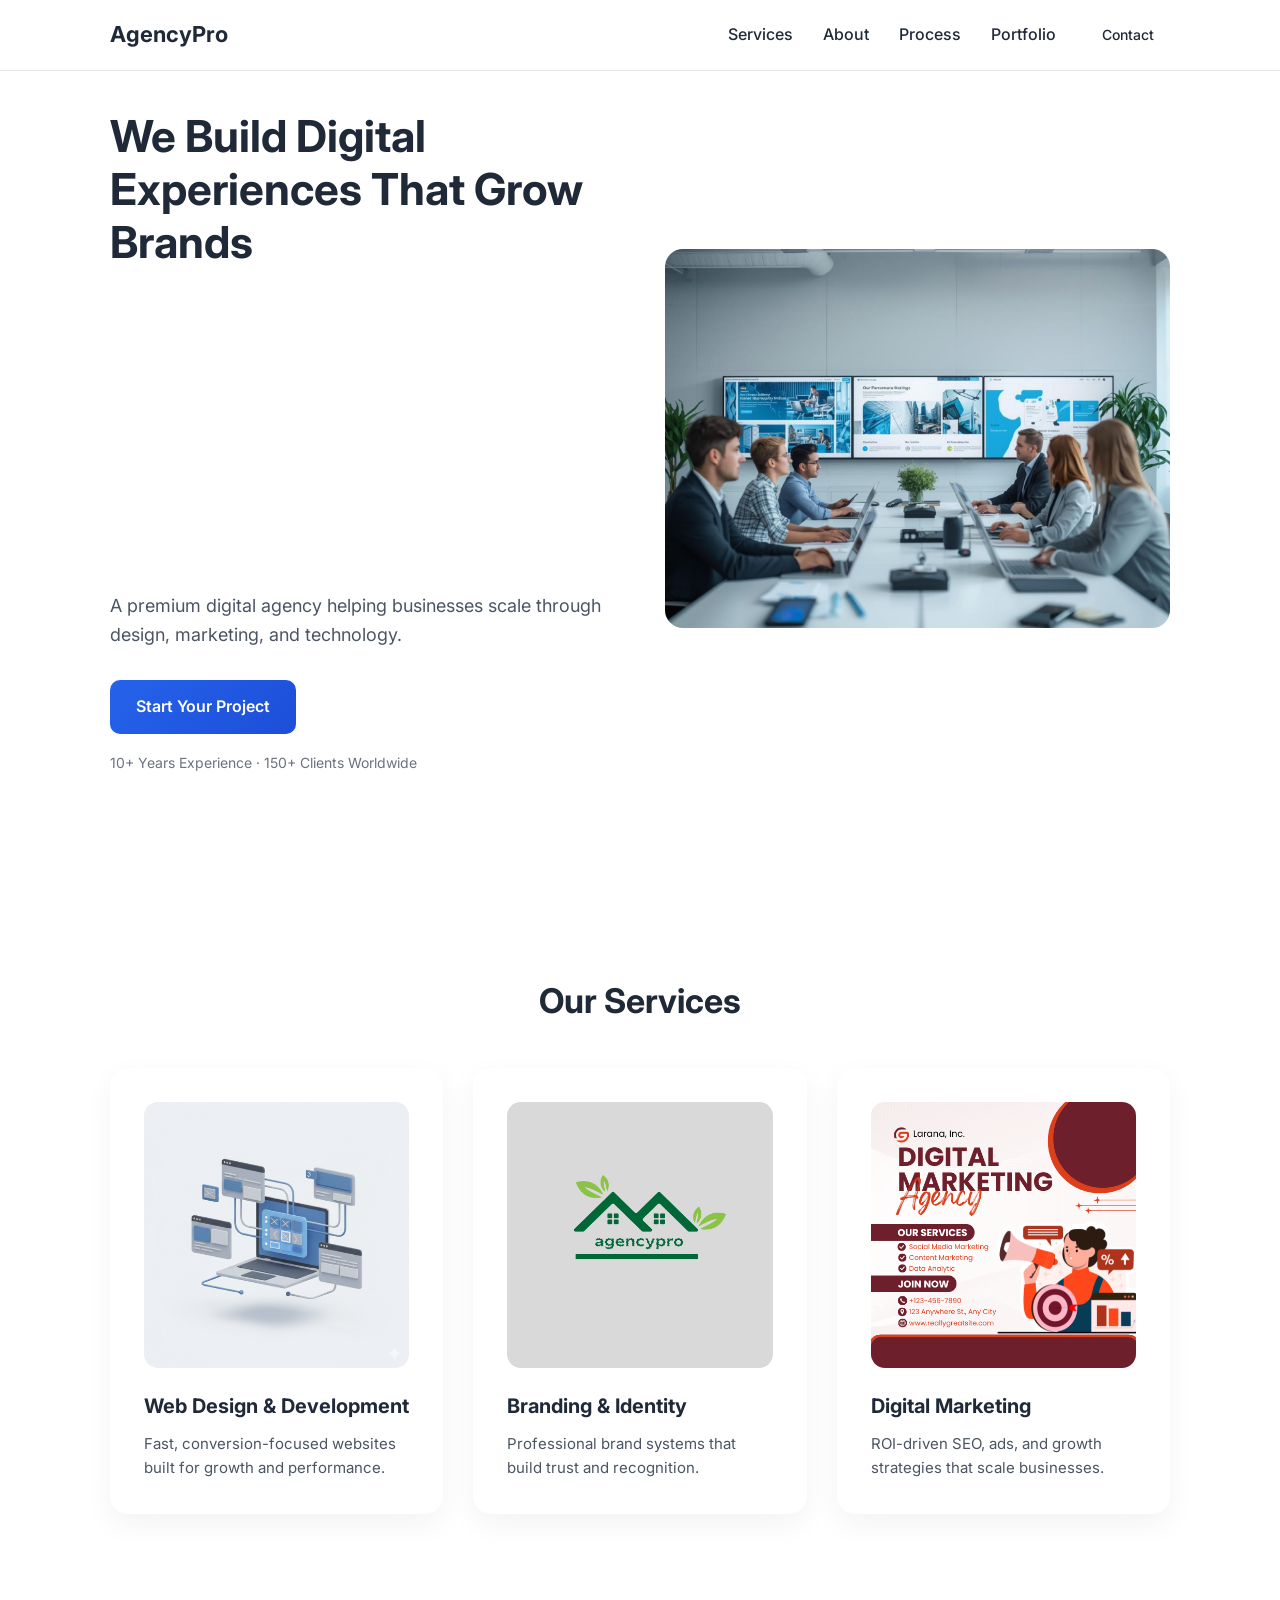
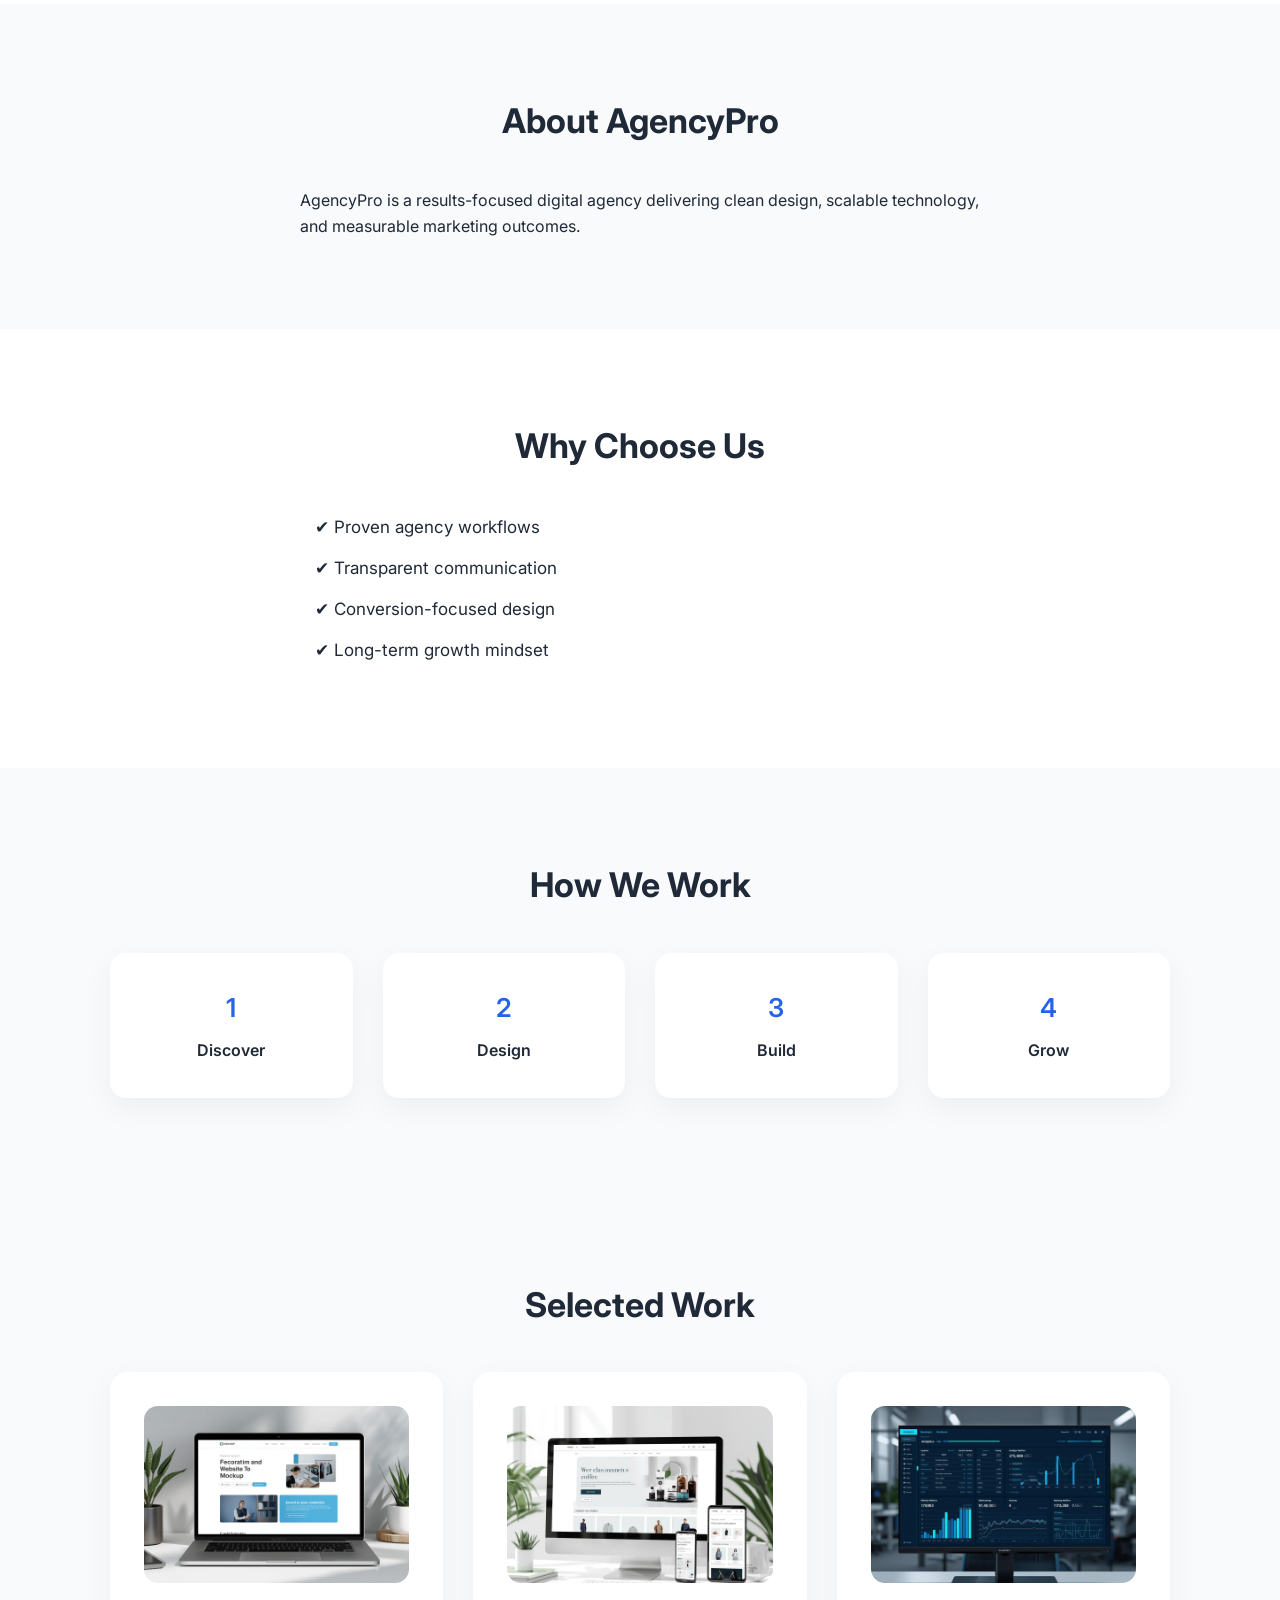
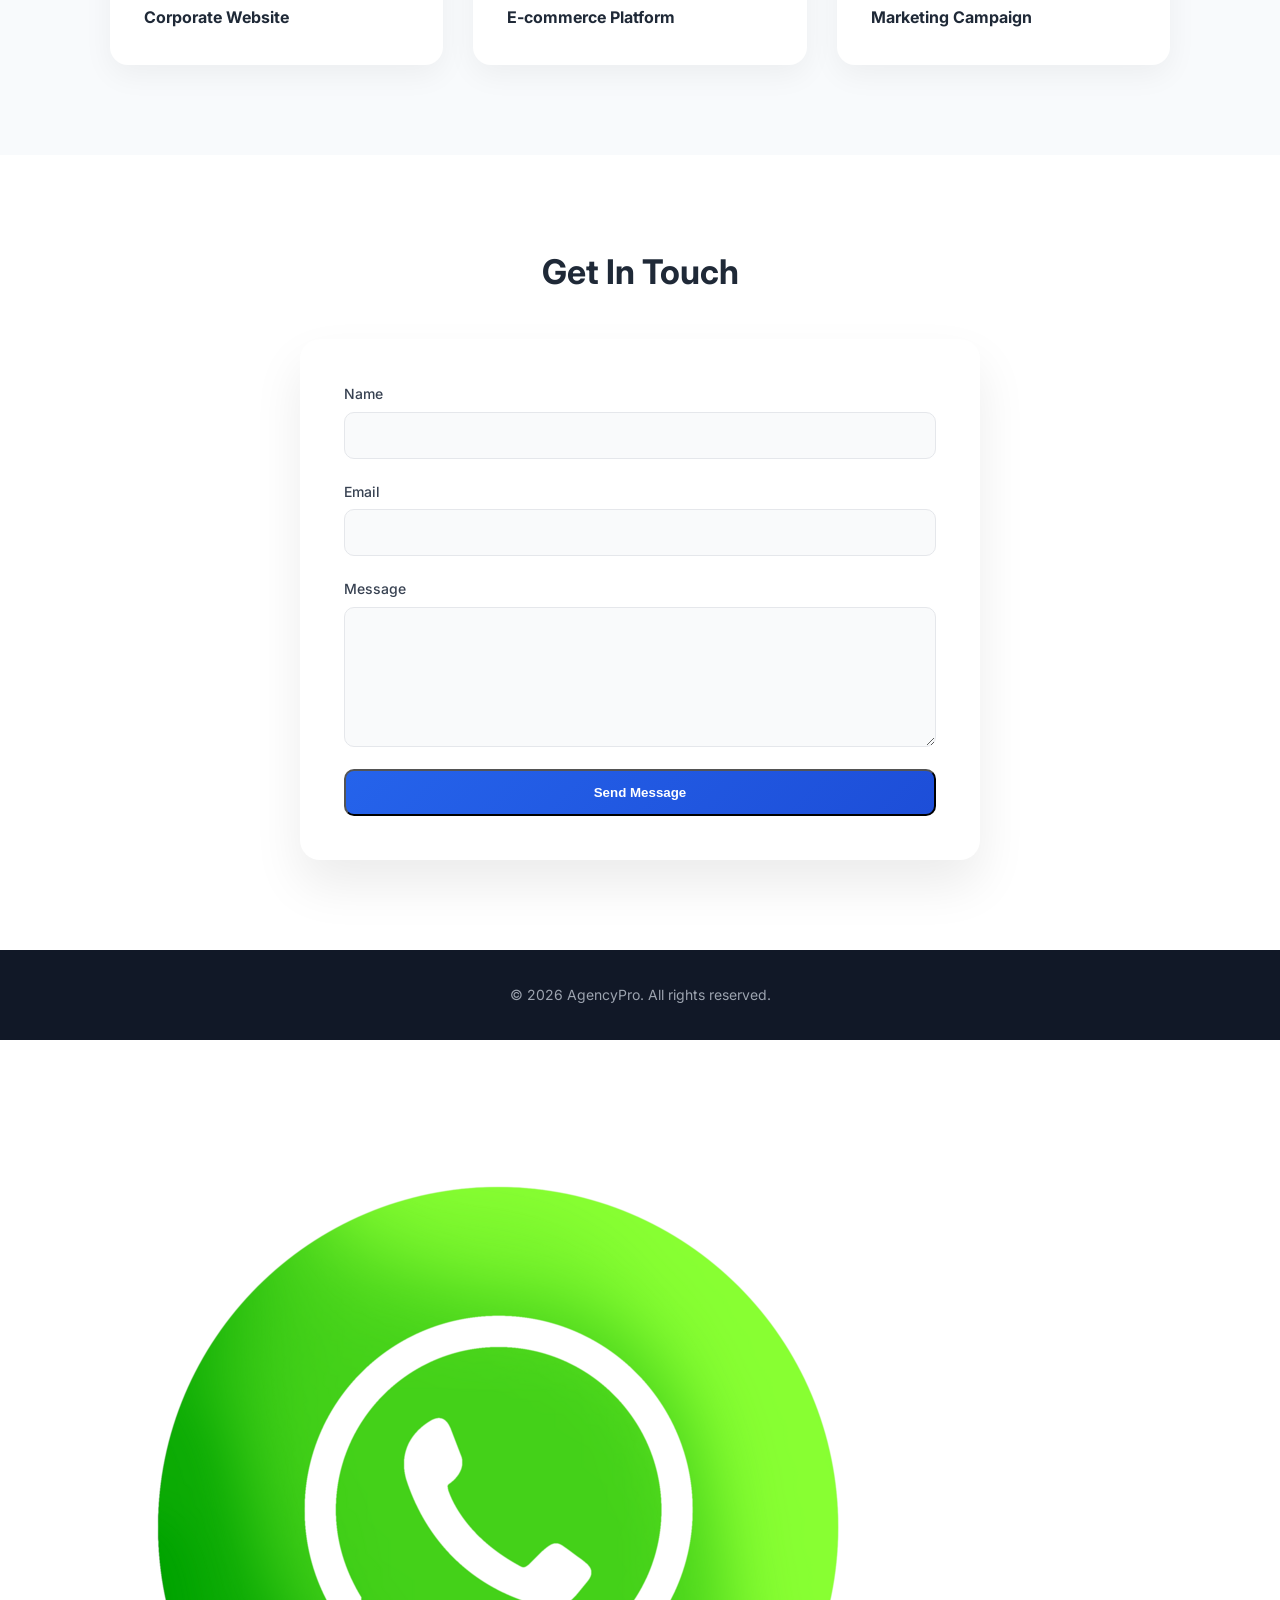
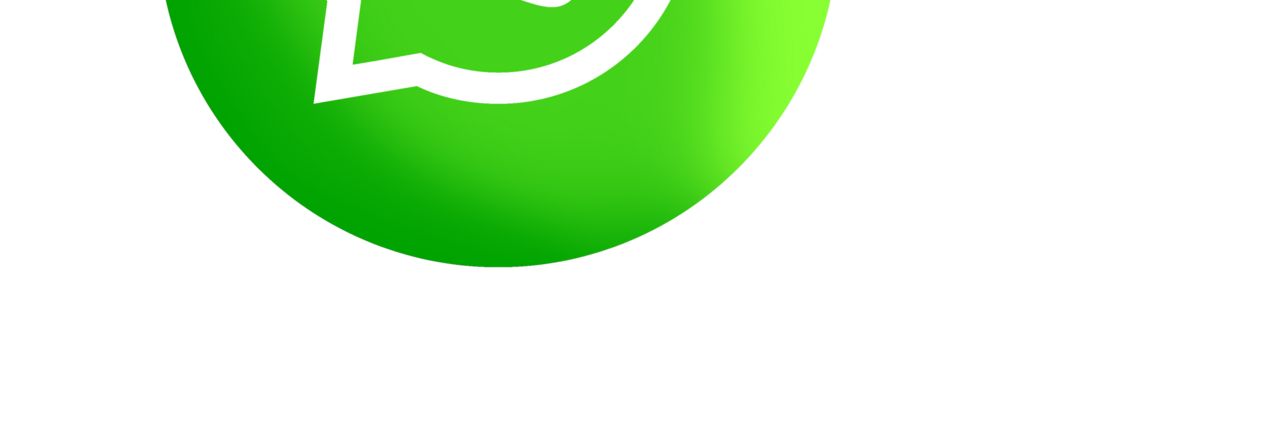
==== index.html @ e4afe02a "Update index.html" ====
<!DOCTYPE html>
<html lang="en">
<head>
  <!-- SEO -->
  <meta charset="UTF-8">
  <title>AgencyPro – Premium Digital Agency Website Template</title>
  <meta name="description" content="AgencyPro is a premium one-page digital agency website template for agencies, studios, and consultants.">
  <meta name="viewport" content="width=device-width, initial-scale=1.0">

  <!-- Font -->
  <link href="https://fonts.googleapis.com/css2?family=Inter:wght@400;500;600;700&display=swap" rel="stylesheet">

  <!-- CSS (FIXED) -->
  <link rel="stylesheet" href="style.css">
</head>
<body>

<header class="header">
  <div class="container header-inner">
    <div class="logo">AgencyPro</div>

    <nav class="nav">
      <a href="#services">Services</a>
      <a href="#about">About</a>
      <a href="#process">Process</a>
      <a href="#portfolio">Portfolio</a>
      <a href="#contact" class="btn small">Contact</a>
    </nav>

    <button class="hamburger" aria-label="Toggle Menu">
      <span></span>
      <span></span>
      <span></span>
    </button>
  </div>

  <div class="mobile-menu">
    <a href="#services">Services</a>
    <a href="#about">About</a>
    <a href="#process">Process</a>
    <a href="#portfolio">Portfolio</a>
    <a href="#contact">Contact</a>
  </div>
</header>

<section class="hero">
  <div class="container hero-grid">
    <div>
      <h1>We Build Digital Experiences That Grow Brands</h1>
      <!-- VIDEO SECTION -->
    <section id="video">
  <div class="video-wrapper">

    <!-- Click Layer -->
    <div class="video-click-layer" id="videoClick"></div>

    <!-- YouTube Video -->
    <iframe 
      id="ytVideo"
      src="https://www.youtube.com/embed/Ot8aeHoXkIk?rel=0&modestbranding=1&playsinline=1"
      title="YouTube video player"
      frameborder="0"
      allow="autoplay; encrypted-media"
      allowfullscreen>
    </iframe>

  </div>
</section>
      <p class="hero-sub">
        A premium digital agency helping businesses scale through design, marketing, and technology.
      </p>
      <a href="#contact" class="btn primary">Start Your Project</a>
      <p class="hero-trust">10+ Years Experience · 150+ Clients Worldwide</p>
    </div>

    <div class="hero-image">
      <img src="hero.jpg" alt="Digital Agency Team">
    </div>
  </div>
</section>

<section id="services" class="section">
  <div class="container">
    <h2 class="section-title">Our Services</h2>

    <div class="grid-3">
      <div class="card">
        <div class="img-wrap">
          <img src="service-1.png" alt="Web Design Service">
        </div>
        <h3>Web Design & Development</h3>
        <p>Fast, conversion-focused websites built for growth and performance.</p>
      </div>

      <div class="card">
        <div class="img-wrap">
          <img src="service-2.png" alt="Branding Service">
        </div>
        <h3>Branding & Identity</h3>
        <p>Professional brand systems that build trust and recognition.</p>
      </div>

      <div class="card">
        <div class="img-wrap">
          <img src="service-3.png" alt="Marketing Service">
        </div>
        <h3>Digital Marketing</h3>
        <p>ROI-driven SEO, ads, and growth strategies that scale businesses.</p>
      </div>
    </div>
  </div>
</section>

<section id="about" class="section light">
  <div class="container narrow">
    <h2 class="section-title">About AgencyPro</h2>
    <p>
      AgencyPro is a results-focused digital agency delivering clean design, scalable technology,
      and measurable marketing outcomes.
    </p>
  </div>
</section>

<section class="section">
  <div class="container">
    <h2 class="section-title">Why Choose Us</h2>
    <ul class="benefits">
      <li>✔ Proven agency workflows</li>
      <li>✔ Transparent communication</li>
      <li>✔ Conversion-focused design</li>
      <li>✔ Long-term growth mindset</li>
    </ul>
  </div>
</section>

<section id="process" class="section light">
  <div class="container">
    <h2 class="section-title">How We Work</h2>
    <div class="grid-4">
      <div class="process-card"><span>1</span>Discover</div>
      <div class="process-card"><span>2</span>Design</div>
      <div class="process-card"><span>3</span>Build</div>
      <div class="process-card"><span>4</span>Grow</div>
    </div>
  </div>
</section>

<section id="portfolio" class="section light">
  <div class="container">
    <h2 class="section-title">Selected Work</h2>

    <div class="grid-3">
      <div class="card portfolio">
        <div class="img-wrap">
          <img src="portfolio-1.jpg" alt="Project">
        </div>
        <h4>Corporate Website</h4>
      </div>

      <div class="card portfolio">
        <div class="img-wrap">
          <img src="portfolio-2.jpg" alt="Project">
        </div>
        <h4>E-commerce Platform</h4>
      </div>

      <div class="card portfolio">
        <div class="img-wrap">
          <img src="portfolio-3.jpg" alt="Project">
        </div>
        <h4>Marketing Campaign</h4>
      </div>
    </div>
  </div>
</section>

<section id="contact" class="section">
  <div class="container narrow">
    <h2 class="section-title">Get In Touch</h2>

    <!-- IMPORTANT: Replace with your email -->
    <form action="https://formsubmit.co/yourmail@gmail.com" method="POST" class="contact-form">
      <input type="hidden" name="_captcha" value="false">
      <input type="hidden" name="_subject" value="New Contact">
      <input type="hidden" name="_next" value="thankyou.html">

      <label>Name
        <input type="text" name="name" required>
      </label>

      <label>Email
        <input type="email" name="email" required>
      </label>

      <label>Message
        <textarea name="message" required></textarea>
      </label>

      <button type="submit" class="btn primary">Send Message</button>
    </form>
  </div>
</section>

<footer class="footer">
  <p>© 2026 AgencyPro. All rights reserved.</p>
</footer>

<!-- JS (FIXED) -->
<script src="script.js"></script>

<!-- WhatsApp Floating Button -->
<a href="https://wa.me/91XXXXXXXXXX" target="_blank" class="whatsapp-btn">
  <img src="whatsapp.png" alt="WhatsApp Chat">
</a>
</body>
</html>
---- style.css ----
/* =========================================================
   GLOBAL RESET & SAFETY
========================================================= */

* {
  margin: 0;
  padding: 0;
  box-sizing: border-box;
}

html, body {
  overflow-x: hidden; /* 🔒 prevent full page sliding */
}

body {
  font-family: 'Inter', sans-serif;
  background: #ffffff;
  color: #1f2937;
  line-height: 1.6;
}

/* =========================================================
   LAYOUT
========================================================= */

.container {
  max-width: 1100px;
  margin: auto;
  padding: 0 20px;
}

.narrow {
  max-width: 720px;
  margin: auto;
}

.section {
  padding: 90px 0;
}

.section.light {
  background: #f8fafc;
}

.section-title {
  text-align: center;
  font-size: 34px;
  font-weight: 700;
  margin-bottom: 40px;
}

/* =========================================================
   HEADER
========================================================= */

/* ================= HEADER (STICKY) ================= */
.header {
  position: fixed;        /* 🔥 always stays on top */
  top: 0;
  left: 0;
  width: 100%;
  z-index: 9999;
  background: #ffffff;
  border-bottom: 1px solid #e5e7eb;
}



.header-inner {
  display: flex;
  align-items: center;
  justify-content: space-between;
  height: 70px;
}

.logo {
  font-size: 22px;
  font-weight: 700;
}

.nav a {
  margin-left: 26px;
  text-decoration: none;
  font-weight: 500;
  color: #1f2937;
}

.nav a:hover {
  color: #2563eb;
}

/* =========================================================
   BUTTONS
========================================================= */

.btn {
  display: inline-block;
  padding: 14px 26px;
  border-radius: 10px;
  text-decoration: none;
  font-weight: 600;
}

.btn.primary {
  background: linear-gradient(135deg, #2563eb, #1d4ed8);
  color: #ffffff;
}

.btn.primary:hover {
  box-shadow: 0 12px 30px rgba(37, 99, 235, 0.35);
}

.btn.small {
  padding: 8px 16px;
  font-size: 14px;
}

/* =========================================================
   HAMBURGER MENU
========================================================= */

.hamburger {
  display: none;
  background: none;
  border: none;
  cursor: pointer;
}

.hamburger span {
  display: block;
  width: 26px;
  height: 3px;
  background: #111;
  margin: 5px 0;
}

.mobile-menu {
  display: none;
  flex-direction: column;
  background: #ffffff;
}

.mobile-menu a {
  padding: 18px;
  border-bottom: 1px solid #e5e7eb;
  text-decoration: none;
  color: #111827;
}

.mobile-menu.active {
  display: flex;
}

/* =========================================================
   HERO SECTION
========================================================= */

.hero {
  padding: 110px 0;
}

.hero-grid {
  display: grid;
  grid-template-columns: 1fr 1fr;
  gap: 50px;
  align-items: center;
}

.hero h1 {
  font-size: 44px;
  font-weight: 700;
  line-height: 1.2;
}

.hero-sub {
  font-size: 18px;
  margin: 20px 0 30px;
  color: #4b5563;
}

.hero-trust {
  margin-top: 18px;
  font-size: 14px;
  color: #6b7280;
}

.hero-image img {
  width: 100%;
  border-radius: 18px;
}

/* =========================================================
   GRID SYSTEM
========================================================= */

.grid-3 {
  display: grid;
  grid-template-columns: repeat(3, 1fr);
  gap: 30px;
}

.grid-4 {
  display: grid;
  grid-template-columns: repeat(4, 1fr);
  gap: 30px;
}

/* =========================================================
   CARDS (SAFE IMAGE ANIMATION)
========================================================= */

.card {
  background: #ffffff;
  border-radius: 18px;
  padding: 34px;
  overflow: hidden; /* 🔒 critical fix */
  box-shadow: 0 10px 30px rgba(0,0,0,0.05);
  transition: box-shadow 0.35s ease;
}

.card:hover {
  box-shadow: 0 25px 50px rgba(0,0,0,0.12);
}

/* Image wrapper */
.img-wrap {
  width: 100%;
  overflow: hidden; /* 🔒 only image moves */
  border-radius: 14px;
  margin-bottom: 22px;
}

.img-wrap img {
  width: 100%;
  display: block;
  transition: transform 0.45s ease;
  transform: translateZ(0);
}

/* ONLY image animation */
.card:hover .img-wrap img {
  transform: scale(1.08);
}

/* Text micro interaction */
.card h3,
.card p,
.card h4 {
  transition: transform 0.3s ease;
}

.card:hover h3,
.card:hover p,
.card:hover h4 {
  transform: translateY(-4px);
}

.card h3 {
  font-size: 20px;
  margin-bottom: 10px;
}

.card p {
  color: #4b5563;
  font-size: 15px;
}

/* =========================================================
   BENEFITS
========================================================= */

.benefits {
  list-style: none;
  max-width: 650px;
  margin: auto;
}

.benefits li {
  font-size: 17px;
  margin-bottom: 14px;
}

/* =========================================================
   PROCESS
========================================================= */

.process-card {
  background: #ffffff;
  padding: 34px;
  border-radius: 16px;
  text-align: center;
  font-weight: 600;
  box-shadow: 0 10px 30px rgba(0,0,0,0.05);
}

.process-card span {
  display: block;
  font-size: 26px;
  color: #2563eb;
  margin-bottom: 10px;
}

/* =========================================================
   TESTIMONIAL
========================================================= */

blockquote {
  font-size: 18px;
  text-align: center;
  color: #374151;
}

blockquote span {
  display: block;
  margin-top: 14px;
  font-size: 14px;
  color: #6b7280;
}

/* =========================================================
   CTA
========================================================= */

.cta {
  background: linear-gradient(135deg, #2563eb, #1e40af);
  color: #ffffff;
  text-align: center;
  padding: 90px 20px;
}

.cta h2 {
  font-size: 36px;
  margin-bottom: 24px;
}

/* =========================================================
   CONTACT FORM (MODERN)
========================================================= */

form {
  background: #ffffff;
  padding: 44px;
  border-radius: 20px;
  box-shadow: 0 25px 50px rgba(0,0,0,0.08);
  display: flex;
  flex-direction: column;
  gap: 22px;
}

form label {
  font-size: 14px;
  font-weight: 500;
  color: #374151;
  display: flex;
  flex-direction: column;
  gap: 6px;
}

form input,
form textarea {
  padding: 14px 16px;
  border-radius: 10px;
  border: 1px solid #e5e7eb;
  font-size: 15px;
  background: #f9fafb;
  transition: all 0.25s ease;
}

form input:focus,
form textarea:focus {
  outline: none;
  border-color: #2563eb;
  background: #ffffff;
  box-shadow: 0 0 0 4px rgba(37,99,235,0.15);
}

form textarea {
  min-height: 140px;
  resize: vertical;
}

/* =========================================================
   FOOTER
========================================================= */

.footer {
  background: #111827;
  color: #9ca3af;
  text-align: center;
  padding: 34px;
  font-size: 14px;
}

/* =========================================================
   THANK YOU PAGE
========================================================= */

.thankyou {
  display: flex;
  justify-content: center;
  align-items: center;
  height: 100vh;
}

.thankyou-box {
  text-align: center;
  max-width: 520px;
}

/* =========================================================
   RESPONSIVE
========================================================= */

@media (max-width: 900px) {

  .hero-grid,
  .grid-3,
  .grid-4 {
    grid-template-columns: 1fr;
  }

  .nav {
    display: none;
  }

  .hamburger {
    display: block;
  }

  .hero h1 {
    font-size: 34px;
  }
}

@media (max-width: 600px) {

  .section {
    padding: 70px 0;
  }

  form {
    padding: 30px;
  }
}

/* ===== VIDEO SECTION ===== */

.video-wrapper {
  position: relative;
  width: 100%;
  max-width: 900px;
  margin: 20px auto;
  aspect-ratio: 16 / 9;
  overflow: hidden;
  border-radius: 12px;
}

.video-wrapper iframe {
  position: absolute;
  inset: 0;
  width: 100%;
  height: 100%;
  border: 0;
  z-index: 1; /* 👈 important */
}

/* 🔥 FIXED CLICK LAYER */
.video-click-layer {
  position: absolute;
  inset: 0;
  z-index: 9999; /* 👈 VERY IMPORTANT */
  cursor: pointer;
}
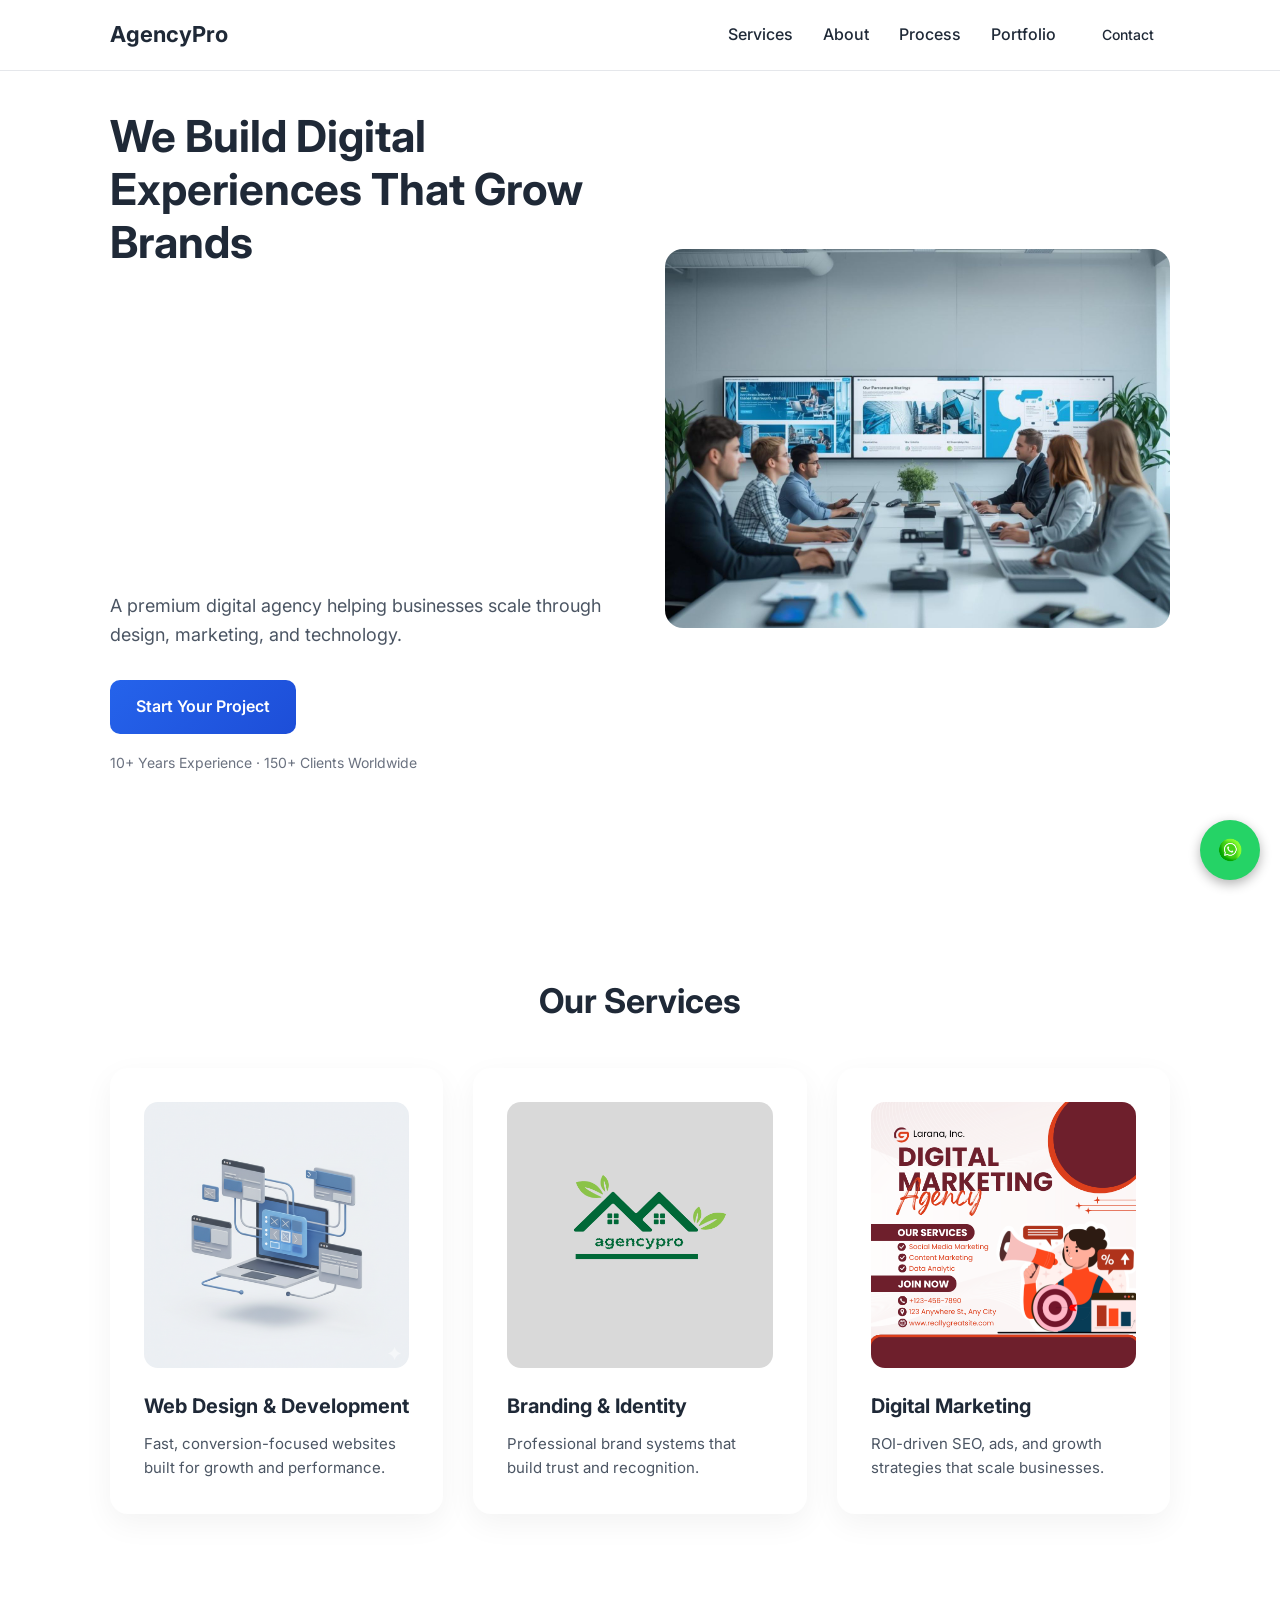
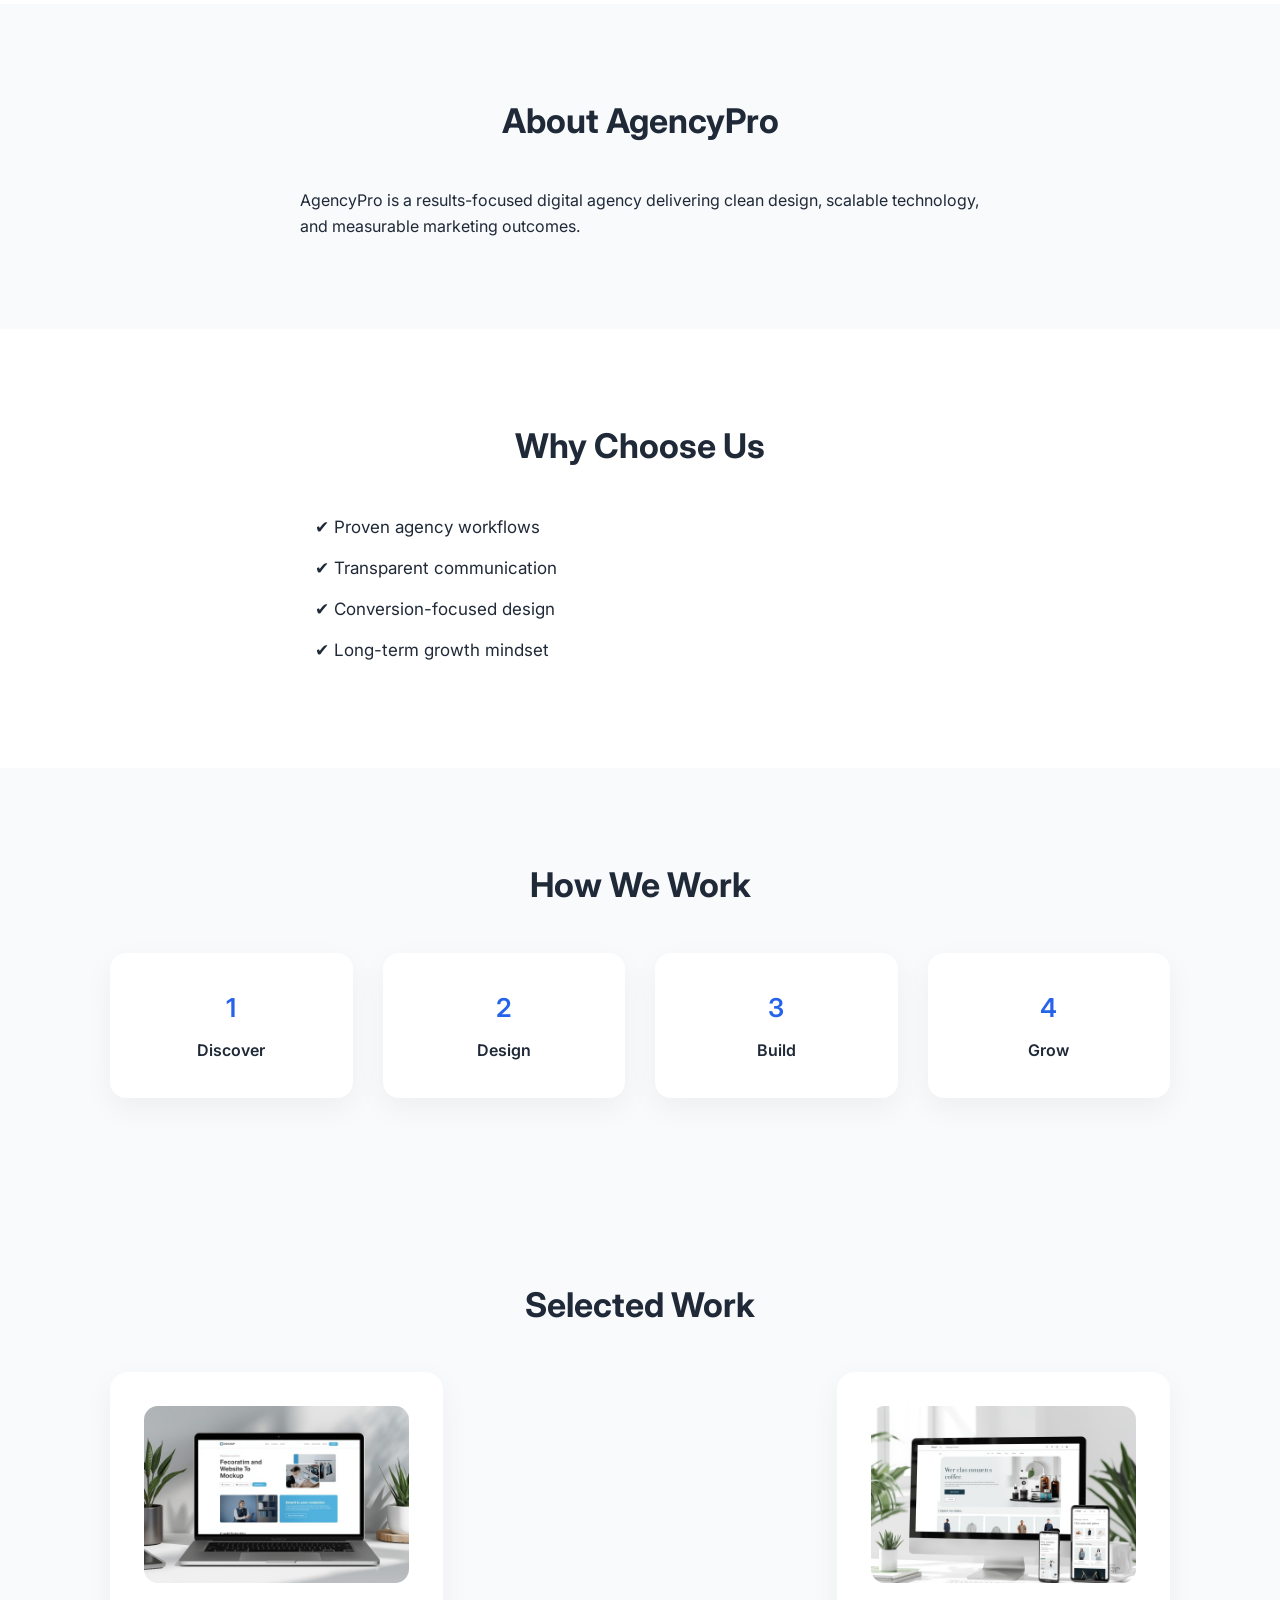
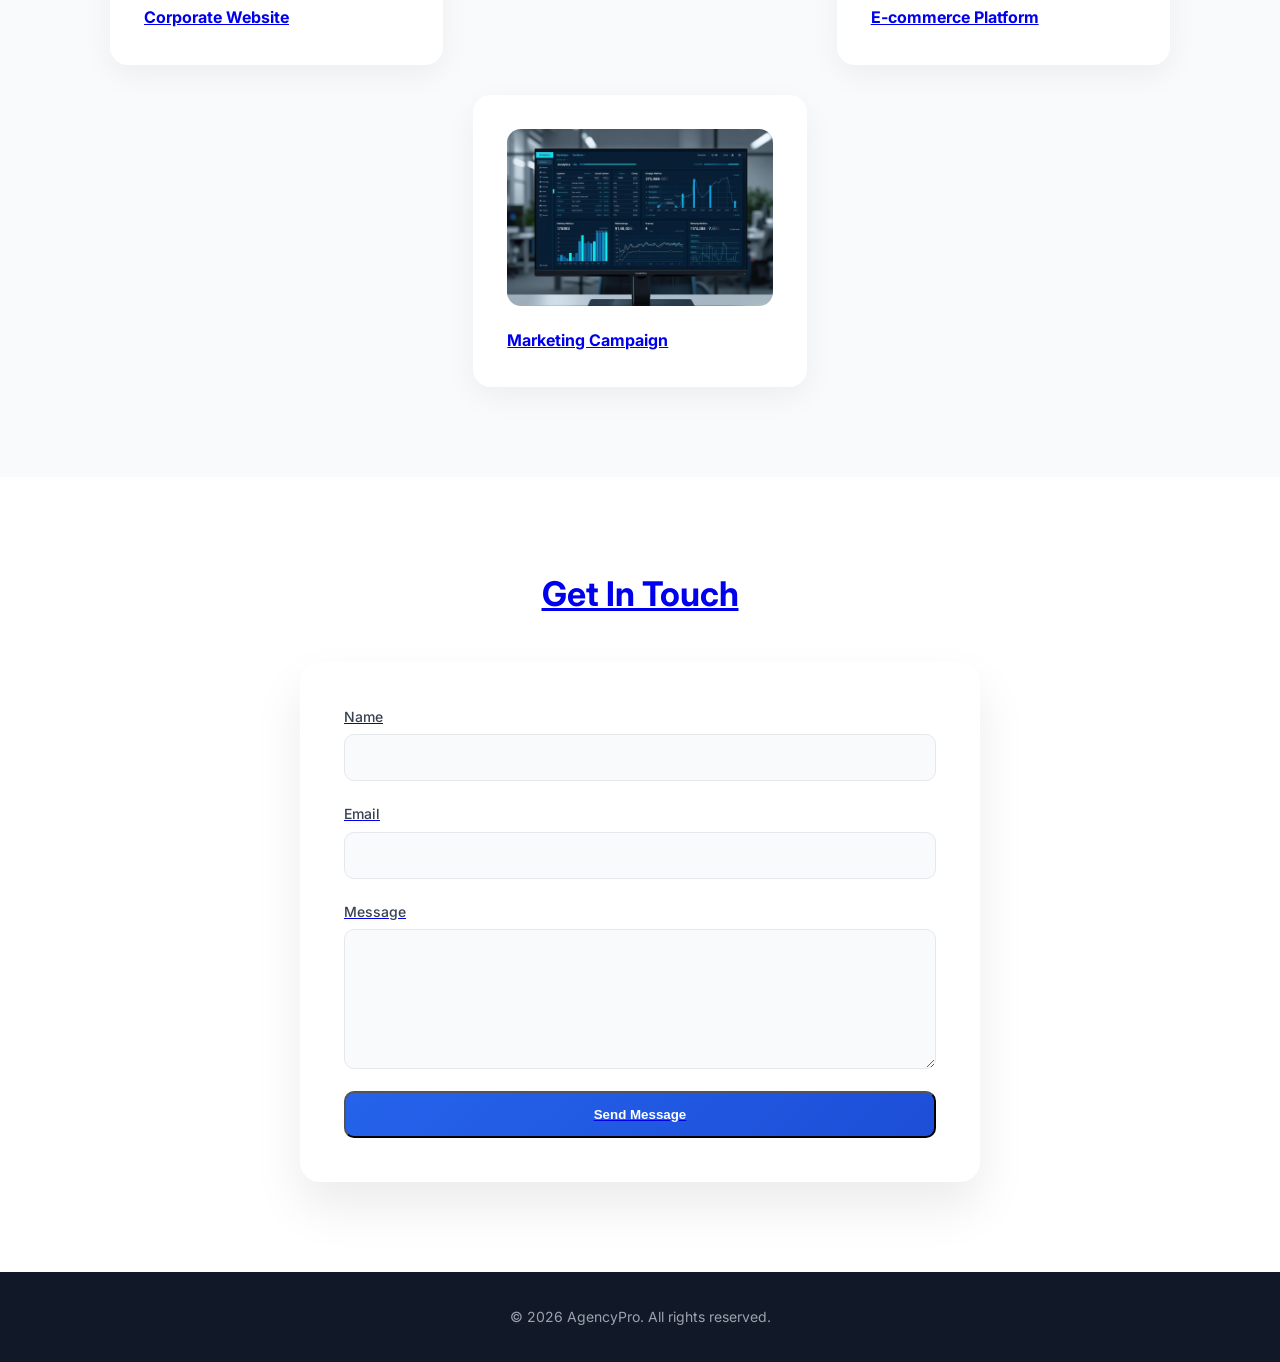
==== commit 3b586e52: "Update index.html" ====
--- a/index.html
+++ b/index.html
@@ -152,6 +152,7 @@
     <div class="grid-3">
       <div class="card portfolio">
         <div class="img-wrap">
+          <a href="https://omg10.com/4/10956500" target="_blank">
           <img src="portfolio-1.jpg" alt="Project">
         </div>
         <h4>Corporate Website</h4>
@@ -159,6 +160,7 @@
 
       <div class="card portfolio">
         <div class="img-wrap">
+          <a href="https://www.profitablecpmratenetwork.com/n0wfsjta3e?key=e799bf33d5e76ce24c1ea752657f51bc" target="_blank">
           <img src="portfolio-2.jpg" alt="Project">
         </div>
         <h4>E-commerce Platform</h4>
@@ -166,6 +168,7 @@
 
       <div class="card portfolio">
         <div class="img-wrap">
+          <a href="https://omg10.com/4/10956505" target="_blank">
           <img src="portfolio-3.jpg" alt="Project">
         </div>
         <h4>Marketing Campaign</h4>
@@ -209,7 +212,7 @@
 <script src="script.js"></script>
 
 <!-- WhatsApp Floating Button -->
-<a href="https://wa.me/91XXXXXXXXXX" target="_blank" class="whatsapp-btn">
+<a href="https://wa.me/917997637551" target="_blank" class="whatsapp-btn">
   <img src="whatsapp.png" alt="WhatsApp Chat">
 </a>
 </body>
--- a/style.css
+++ b/style.css
@@ -471,3 +471,30 @@
   z-index: 9999; /* 👈 VERY IMPORTANT */
   cursor: pointer;
 }
+
+/* ===== WHATSAPP BUTTON ===== */
+
+.whatsapp-btn {
+  position: fixed;
+  bottom: 20px;
+  right: 20px;
+  width: 60px;
+  height: 60px;
+  background: #25D366;
+  border-radius: 50%;
+  display: flex;
+  align-items: center;
+  justify-content: center;
+  z-index: 9999;
+  box-shadow: 0 4px 12px rgba(0,0,0,0.3);
+  transition: 0.3s;
+}
+
+.whatsapp-btn img {
+  width: 32px;
+  height: 32px;
+}
+
+.whatsapp-btn:hover {
+  transform: scale(1.1);
+}
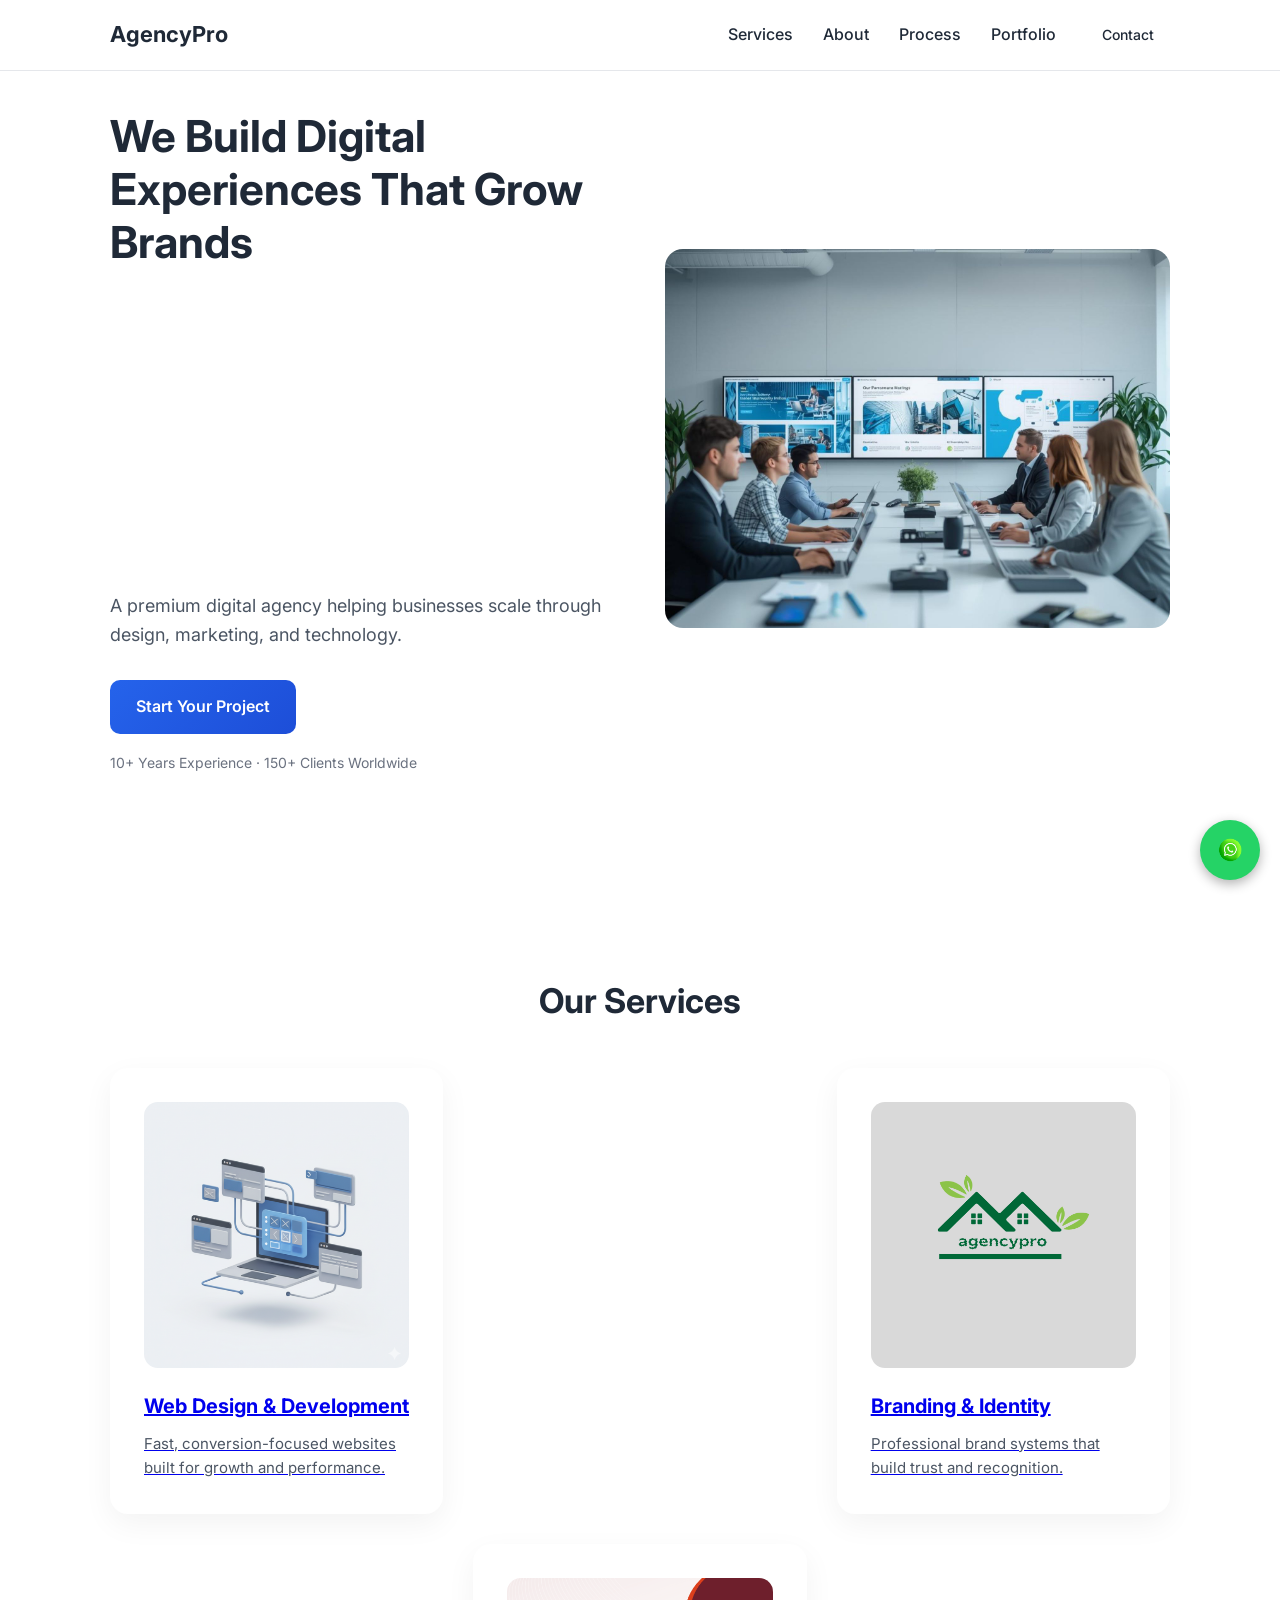
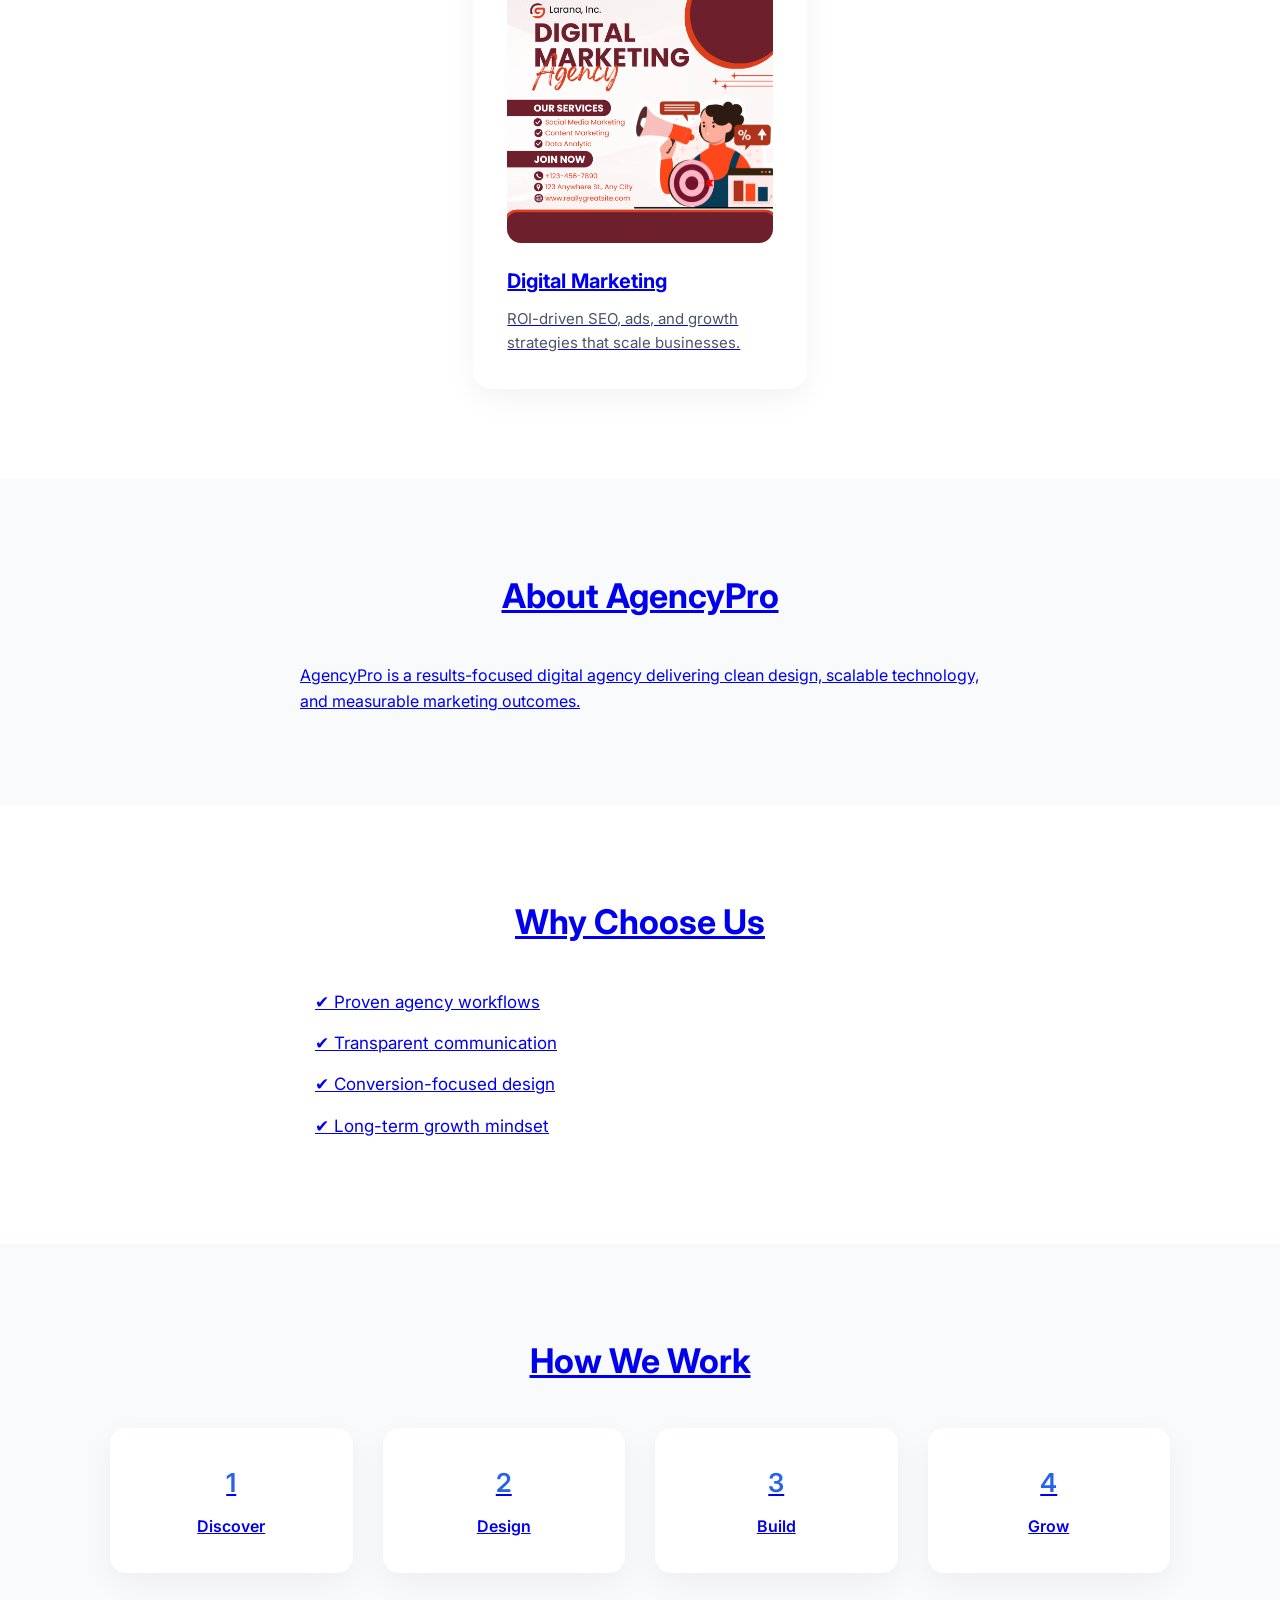
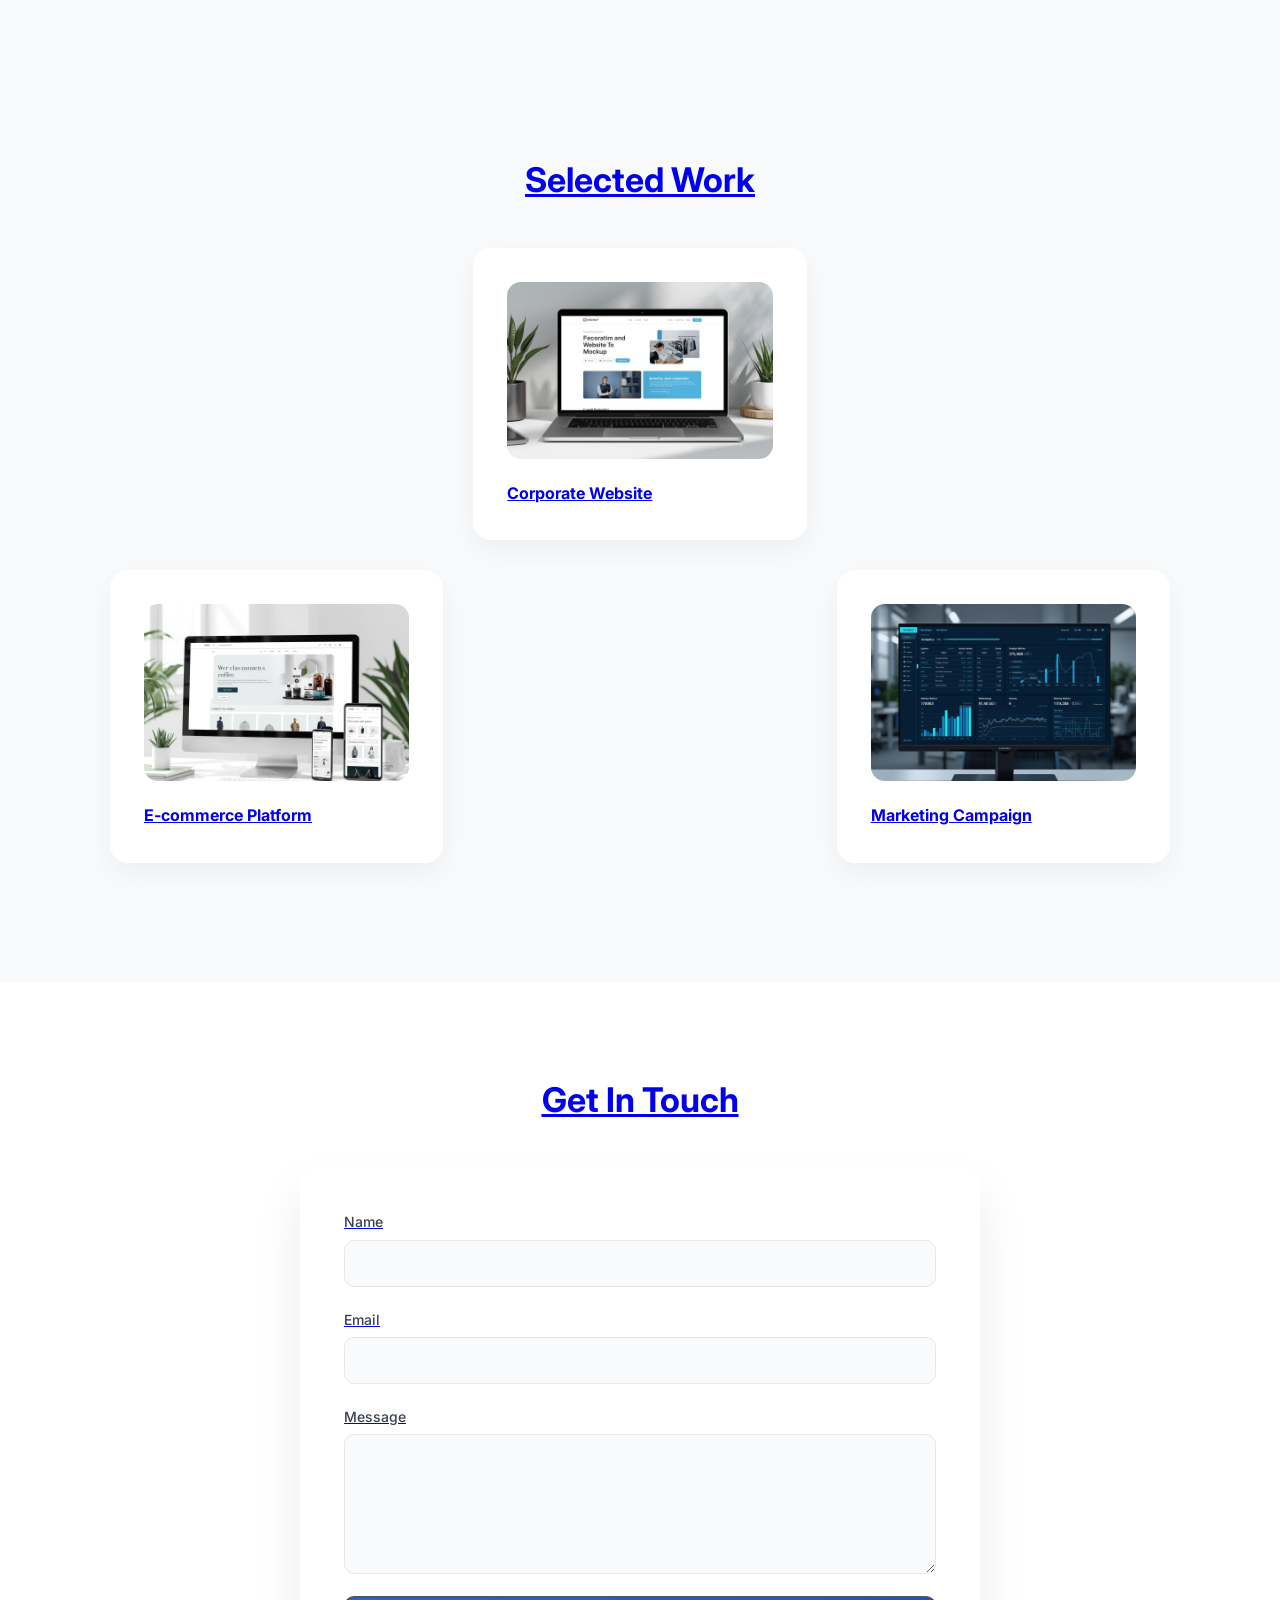
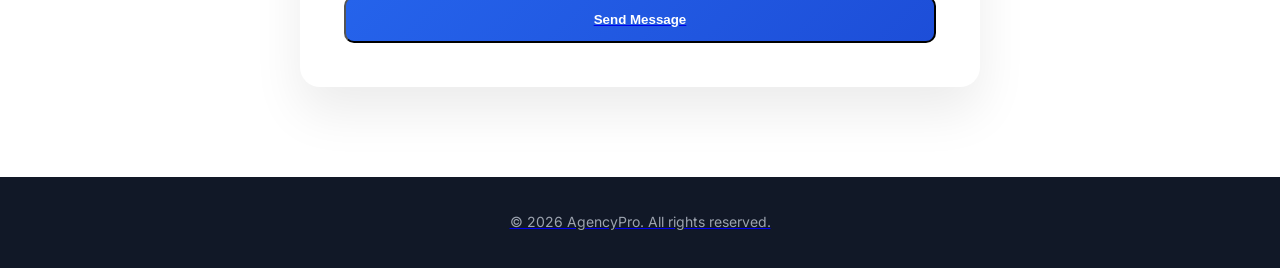
==== commit 96e6925b: "Update index.html" ====
--- a/index.html
+++ b/index.html
@@ -86,6 +86,7 @@
     <div class="grid-3">
       <div class="card">
         <div class="img-wrap">
+          <a href="https://omg10.com/4/10956500" class="track-link" data-id="link1">
           <img src="service-1.png" alt="Web Design Service">
         </div>
         <h3>Web Design & Development</h3>
@@ -94,6 +95,7 @@
 
       <div class="card">
         <div class="img-wrap">
+          <a href="https://omg10.com/4/10956500" class="track-link" data-id="link1">
           <img src="service-2.png" alt="Branding Service">
         </div>
         <h3>Branding & Identity</h3>
@@ -102,6 +104,7 @@
 
       <div class="card">
         <div class="img-wrap">
+          <a href="https://www.profitablecpmratenetwork.com/n0wfsjta3e?key=e799bf33d5e76ce24c1ea752657f51bc" class="track-link" data-id="link1">
           <img src="service-3.png" alt="Marketing Service">
         </div>
         <h3>Digital Marketing</h3>
@@ -152,7 +155,7 @@
     <div class="grid-3">
       <div class="card portfolio">
         <div class="img-wrap">
-          <a href="https://omg10.com/4/10956500" target="_blank">
+          <a href="https://omg10.com/4/10956539" class="track-link" data-id="link1">
           <img src="portfolio-1.jpg" alt="Project">
         </div>
         <h4>Corporate Website</h4>
@@ -160,7 +163,7 @@
 
       <div class="card portfolio">
         <div class="img-wrap">
-          <a href="https://www.profitablecpmratenetwork.com/n0wfsjta3e?key=e799bf33d5e76ce24c1ea752657f51bc" target="_blank">
+          <a href="https://omg10.com/4/10956544" class="track-link" data-id="link1">
           <img src="portfolio-2.jpg" alt="Project">
         </div>
         <h4>E-commerce Platform</h4>
@@ -168,7 +171,7 @@
 
       <div class="card portfolio">
         <div class="img-wrap">
-          <a href="https://omg10.com/4/10956505" target="_blank">
+          <a href="https://www.profitablecpmratenetwork.com/gu3qzip9d?key=92bbe3f6f938e3e43a9828b64e3d928c" class="track-link" data-id="link1">
           <img src="portfolio-3.jpg" alt="Project">
         </div>
         <h4>Marketing Campaign</h4>
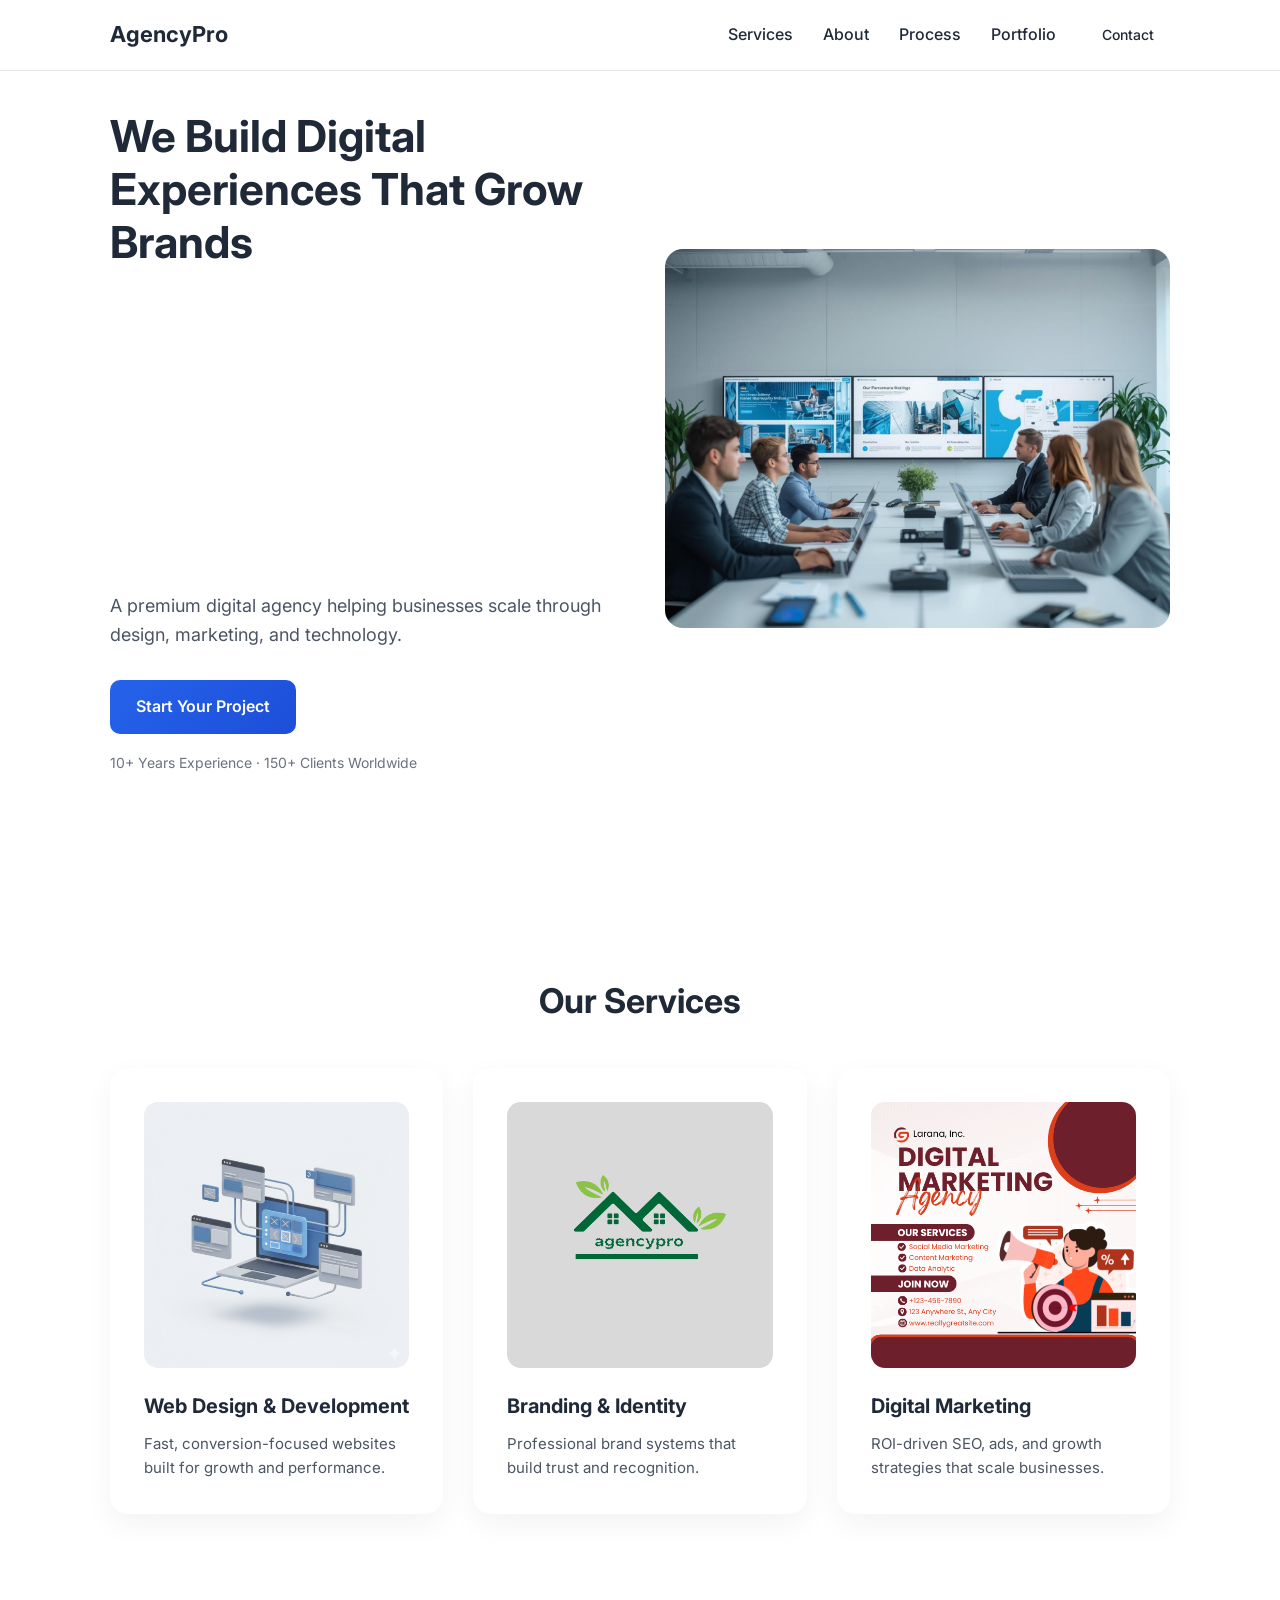
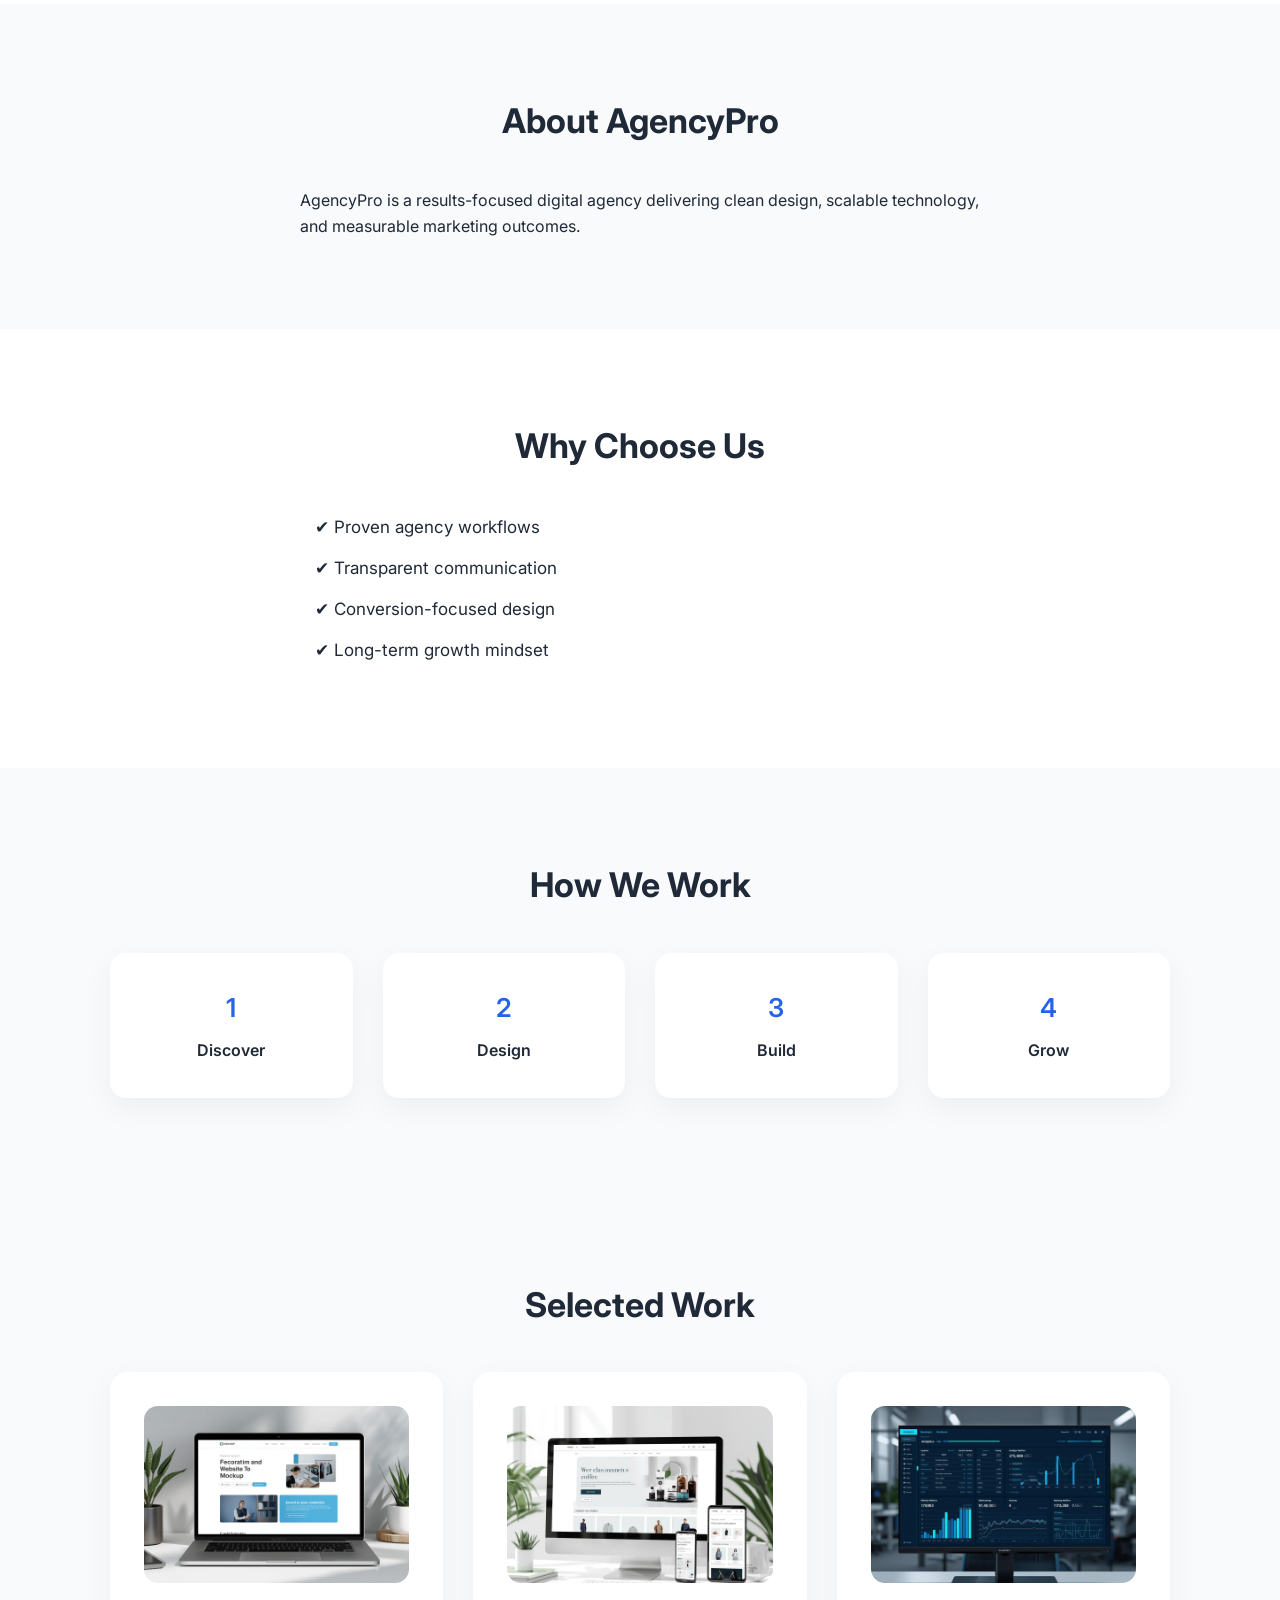
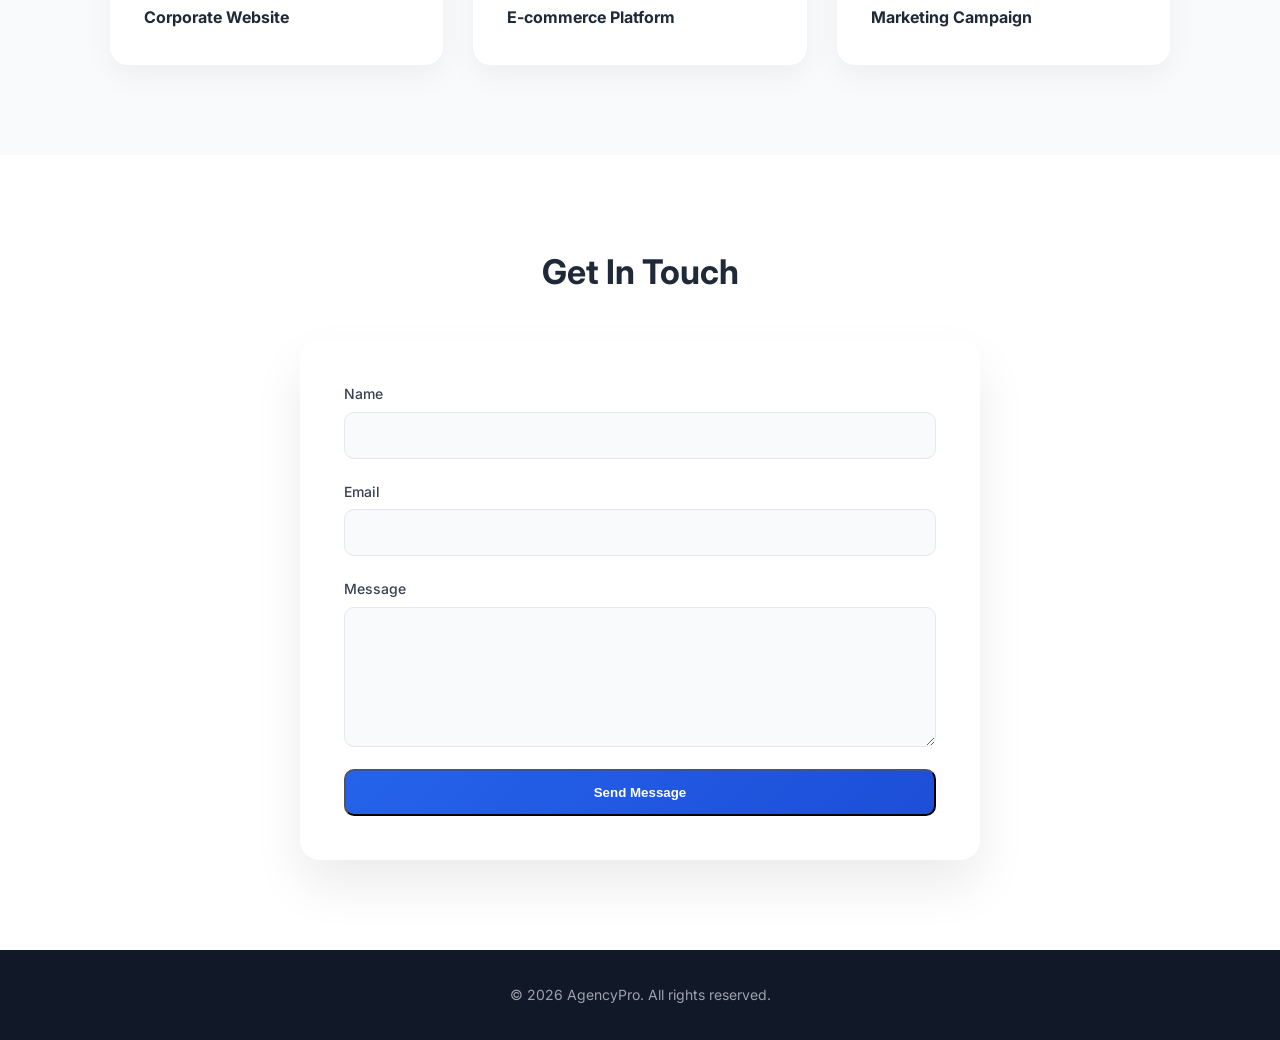
==== commit 52d15ccf: "Update index.html" ====
--- a/index.html
+++ b/index.html
@@ -86,7 +86,6 @@
     <div class="grid-3">
       <div class="card">
         <div class="img-wrap">
-          <a href="https://omg10.com/4/10956500" class="track-link" data-id="link1">
           <img src="service-1.png" alt="Web Design Service">
         </div>
         <h3>Web Design & Development</h3>
@@ -95,7 +94,6 @@
 
       <div class="card">
         <div class="img-wrap">
-          <a href="https://omg10.com/4/10956500" class="track-link" data-id="link1">
           <img src="service-2.png" alt="Branding Service">
         </div>
         <h3>Branding & Identity</h3>
@@ -104,7 +102,6 @@
 
       <div class="card">
         <div class="img-wrap">
-          <a href="https://www.profitablecpmratenetwork.com/n0wfsjta3e?key=e799bf33d5e76ce24c1ea752657f51bc" class="track-link" data-id="link1">
           <img src="service-3.png" alt="Marketing Service">
         </div>
         <h3>Digital Marketing</h3>
@@ -155,7 +152,6 @@
     <div class="grid-3">
       <div class="card portfolio">
         <div class="img-wrap">
-          <a href="https://omg10.com/4/10956539" class="track-link" data-id="link1">
           <img src="portfolio-1.jpg" alt="Project">
         </div>
         <h4>Corporate Website</h4>
@@ -163,7 +159,6 @@
 
       <div class="card portfolio">
         <div class="img-wrap">
-          <a href="https://omg10.com/4/10956544" class="track-link" data-id="link1">
           <img src="portfolio-2.jpg" alt="Project">
         </div>
         <h4>E-commerce Platform</h4>
@@ -171,7 +166,6 @@
 
       <div class="card portfolio">
         <div class="img-wrap">
-          <a href="https://www.profitablecpmratenetwork.com/gu3qzip9d?key=92bbe3f6f938e3e43a9828b64e3d928c" class="track-link" data-id="link1">
           <img src="portfolio-3.jpg" alt="Project">
         </div>
         <h4>Marketing Campaign</h4>
@@ -213,10 +207,6 @@
 
 <!-- JS (FIXED) -->
 <script src="script.js"></script>
-
-<!-- WhatsApp Floating Button -->
-<a href="https://wa.me/917997637551" target="_blank" class="whatsapp-btn">
-  <img src="whatsapp.png" alt="WhatsApp Chat">
-</a>
+  
 </body>
 </html>
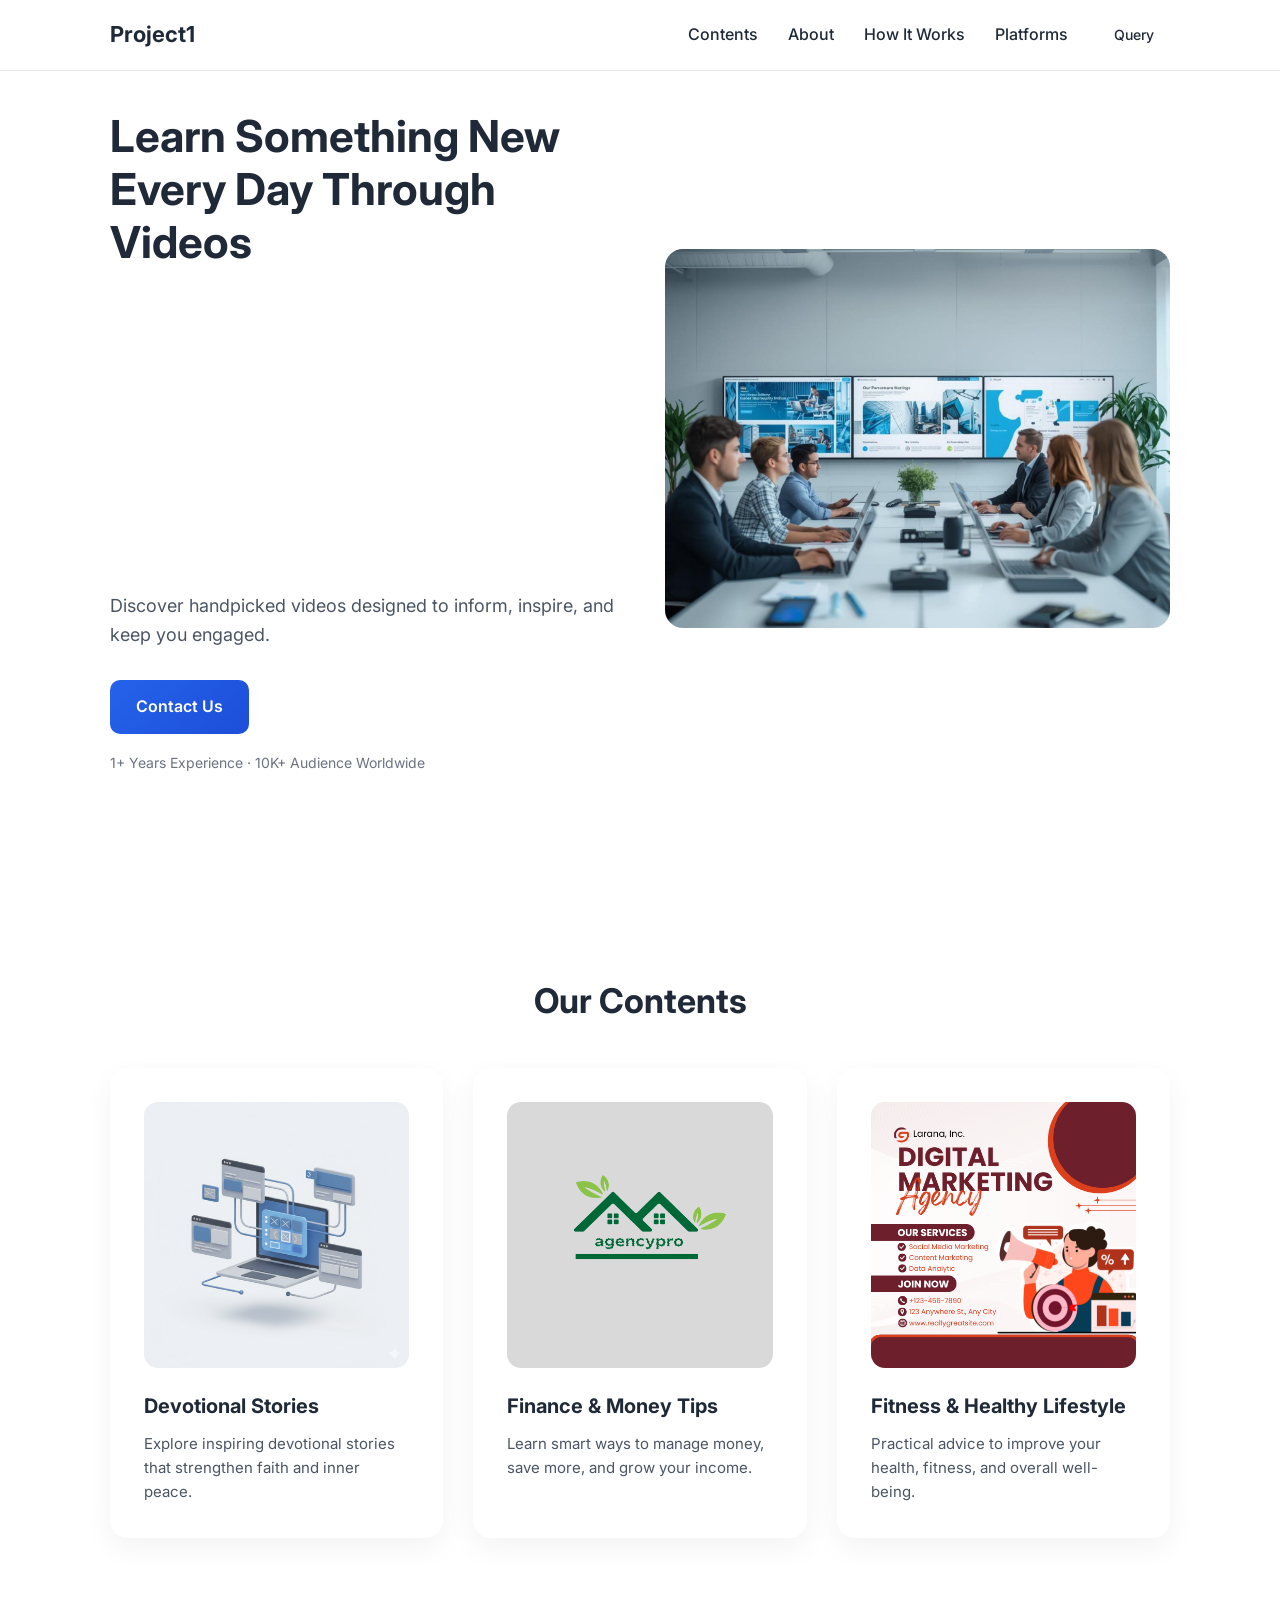
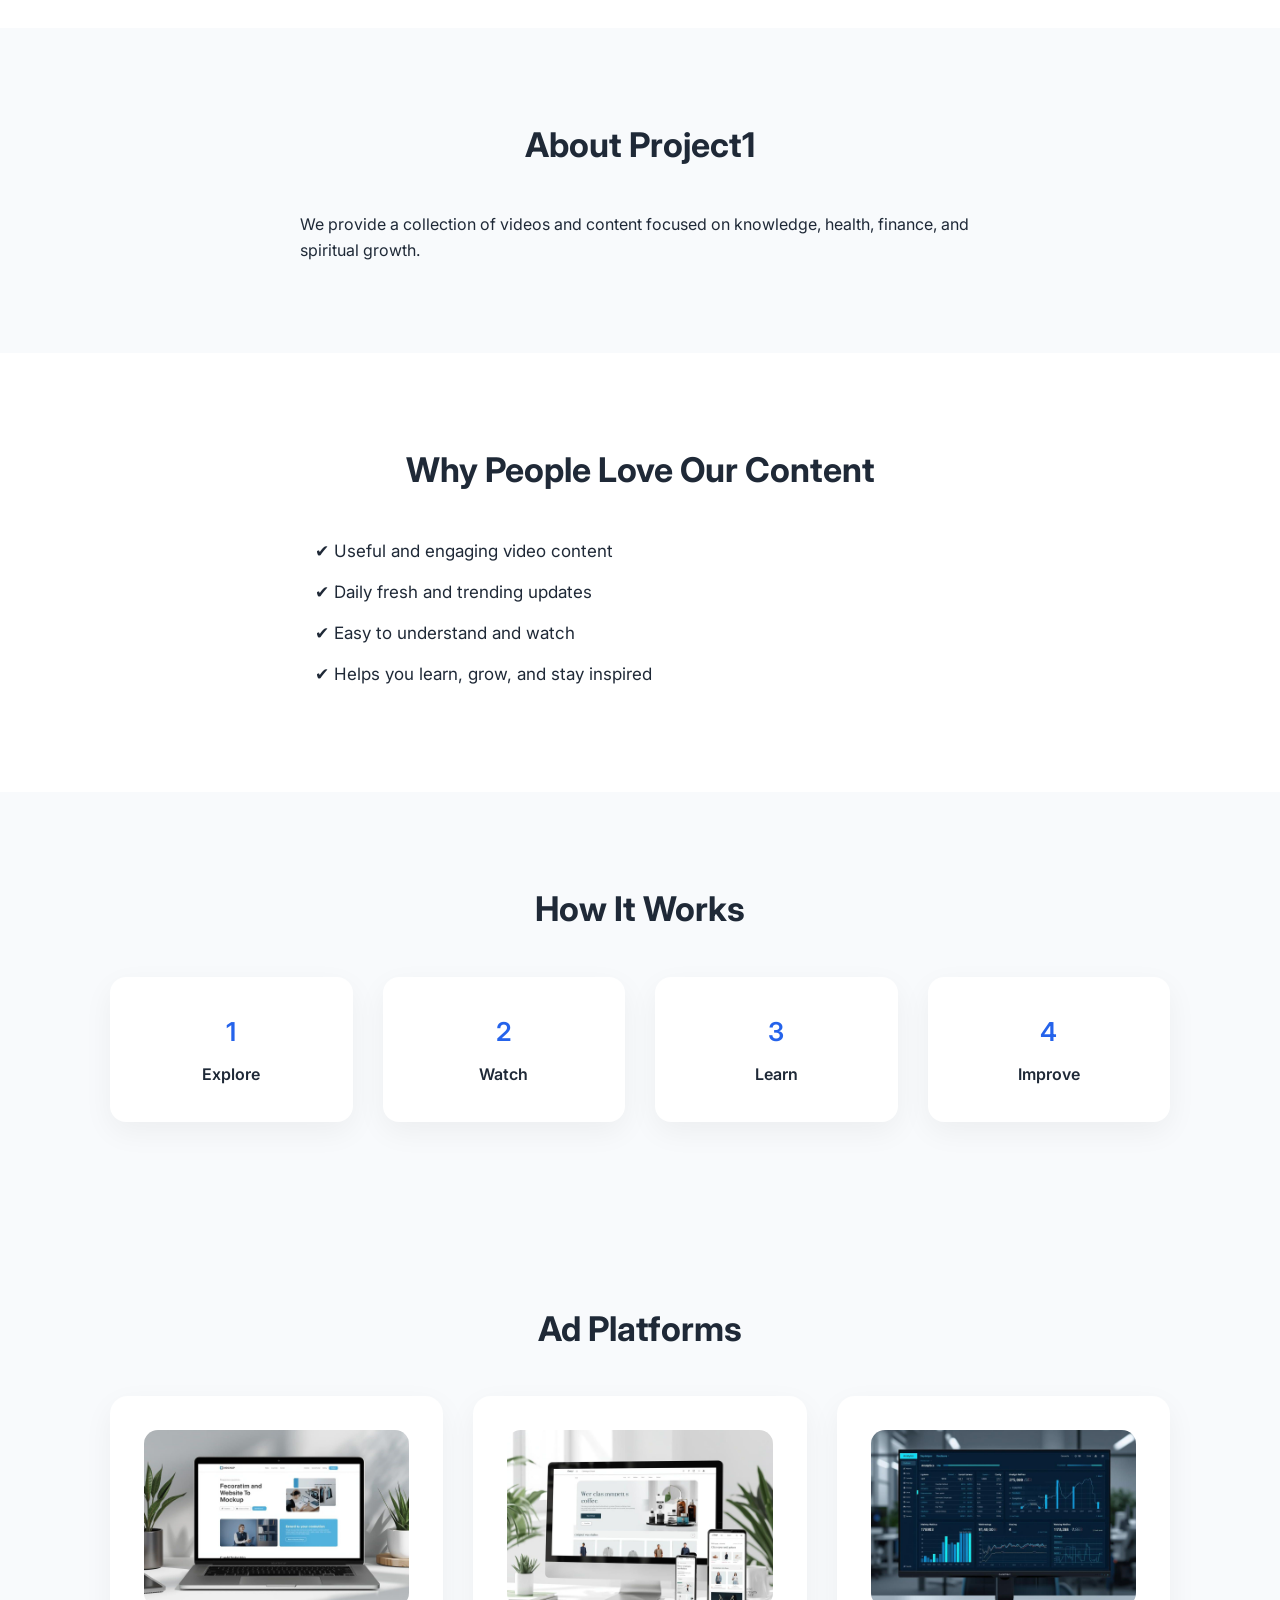
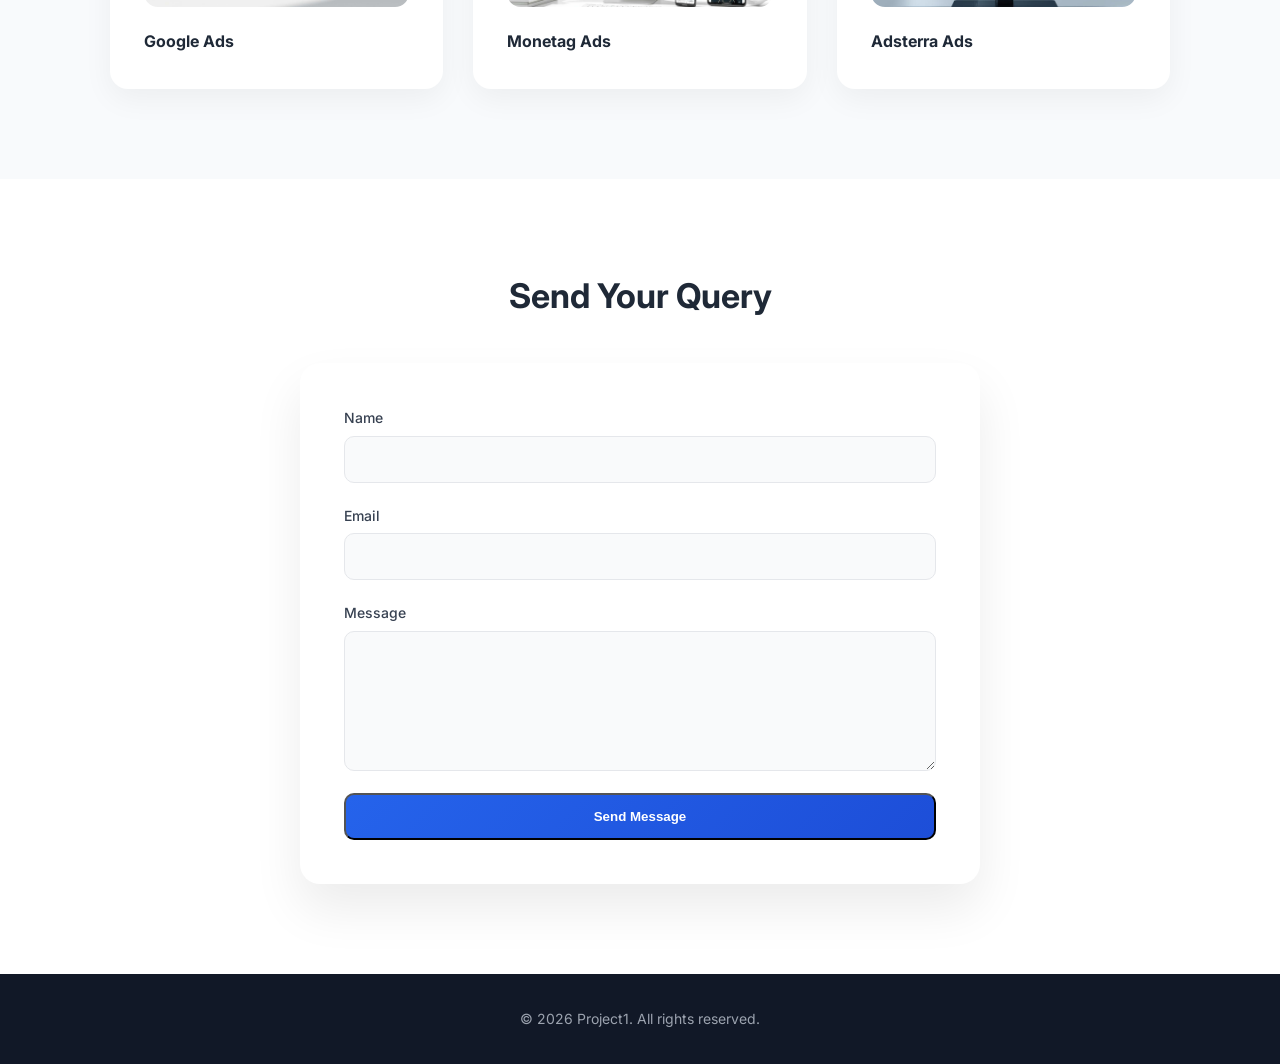
==== commit c3c187e3: "Update index.html" ====
--- a/index.html
+++ b/index.html
@@ -3,28 +3,28 @@
 <head>
   <!-- SEO -->
   <meta charset="UTF-8">
-  <title>AgencyPro – Premium Digital Agency Website Template</title>
-  <meta name="description" content="AgencyPro is a premium one-page digital agency website template for agencies, studios, and consultants.">
+  <title>Project1 – Useful Videos & Daily Learning Platform</title>
+  <meta name="description" content="Watch useful, trending, and inspiring videos including devotional, finance, and health content.">
   <meta name="viewport" content="width=device-width, initial-scale=1.0">
 
   <!-- Font -->
   <link href="https://fonts.googleapis.com/css2?family=Inter:wght@400;500;600;700&display=swap" rel="stylesheet">
 
-  <!-- CSS (FIXED) -->
+  <!-- CSS -->
   <link rel="stylesheet" href="style.css">
 </head>
 <body>
 
 <header class="header">
   <div class="container header-inner">
-    <div class="logo">AgencyPro</div>
+    <div class="logo">Project1</div>
 
     <nav class="nav">
-      <a href="#services">Services</a>
+      <a href="#services">Contents</a>
       <a href="#about">About</a>
-      <a href="#process">Process</a>
-      <a href="#portfolio">Portfolio</a>
-      <a href="#contact" class="btn small">Contact</a>
+      <a href="#process">How It Works</a>
+      <a href="#portfolio">Platforms</a>
+      <a href="#contact" class="btn small">Query</a>
     </nav>
 
     <button class="hamburger" aria-label="Toggle Menu">
@@ -35,77 +35,77 @@
   </div>
 
   <div class="mobile-menu">
-    <a href="#services">Services</a>
+    <a href="#services">Contents</a>
     <a href="#about">About</a>
-    <a href="#process">Process</a>
-    <a href="#portfolio">Portfolio</a>
-    <a href="#contact">Contact</a>
+    <a href="#process">How It Works</a>
+    <a href="#portfolio">Platforms</a>
+    <a href="#contact">Query</a>
   </div>
 </header>
 
 <section class="hero">
   <div class="container hero-grid">
     <div>
-      <h1>We Build Digital Experiences That Grow Brands</h1>
+      <h1>Learn Something New Every Day Through Videos</h1>
+
       <!-- VIDEO SECTION -->
-    <section id="video">
-  <div class="video-wrapper">
-
-    <!-- Click Layer -->
-    <div class="video-click-layer" id="videoClick"></div>
-
-    <!-- YouTube Video -->
-    <iframe 
-      id="ytVideo"
-      src="https://www.youtube.com/embed/Ot8aeHoXkIk?rel=0&modestbranding=1&playsinline=1"
-      title="YouTube video player"
-      frameborder="0"
-      allow="autoplay; encrypted-media"
-      allowfullscreen>
-    </iframe>
-
-  </div>
-</section>
+      <section id="video">
+        <div class="video-wrapper">
+          <div class="video-click-layer" id="videoClick"></div>
+
+          <iframe 
+            id="ytVideo"
+            src="https://www.youtube.com/embed/Ot8aeHoXkIk?rel=0&modestbranding=1&playsinline=1"
+            title="YouTube video player"
+            frameborder="0"
+            allow="autoplay; encrypted-media"
+            allowfullscreen>
+          </iframe>
+        </div>
+      </section>
+
       <p class="hero-sub">
-        A premium digital agency helping businesses scale through design, marketing, and technology.
+        Discover handpicked videos designed to inform, inspire, and keep you engaged.
       </p>
-      <a href="#contact" class="btn primary">Start Your Project</a>
-      <p class="hero-trust">10+ Years Experience · 150+ Clients Worldwide</p>
+
+      <a href="#contact" class="btn primary">Contact Us</a>
+
+      <p class="hero-trust">1+ Years Experience · 10K+ Audience Worldwide</p>
     </div>
 
     <div class="hero-image">
-      <img src="hero.jpg" alt="Digital Agency Team">
+      <img src="hero.jpg" alt="Learning Videos">
     </div>
   </div>
 </section>
 
 <section id="services" class="section">
   <div class="container">
-    <h2 class="section-title">Our Services</h2>
+    <h2 class="section-title">Our Contents</h2>
 
     <div class="grid-3">
       <div class="card">
         <div class="img-wrap">
-          <img src="service-1.png" alt="Web Design Service">
-        </div>
-        <h3>Web Design & Development</h3>
-        <p>Fast, conversion-focused websites built for growth and performance.</p>
+          <img src="service-1.png" alt="Devotional Stories">
+        </div>
+        <h3>Devotional Stories</h3>
+        <p>Explore inspiring devotional stories that strengthen faith and inner peace.</p>
       </div>
 
       <div class="card">
         <div class="img-wrap">
-          <img src="service-2.png" alt="Branding Service">
-        </div>
-        <h3>Branding & Identity</h3>
-        <p>Professional brand systems that build trust and recognition.</p>
+          <img src="service-2.png" alt="Finance Tips">
+        </div>
+        <h3>Finance & Money Tips</h3>
+        <p>Learn smart ways to manage money, save more, and grow your income.</p>
       </div>
 
       <div class="card">
         <div class="img-wrap">
-          <img src="service-3.png" alt="Marketing Service">
-        </div>
-        <h3>Digital Marketing</h3>
-        <p>ROI-driven SEO, ads, and growth strategies that scale businesses.</p>
+          <img src="service-3.png" alt="Health Tips">
+        </div>
+        <h3>Fitness & Healthy Lifestyle</h3>
+        <p>Practical advice to improve your health, fitness, and overall well-being.</p>
       </div>
     </div>
   </div>
@@ -113,62 +113,61 @@
 
 <section id="about" class="section light">
   <div class="container narrow">
-    <h2 class="section-title">About AgencyPro</h2>
+    <h2 class="section-title">About Project1</h2>
     <p>
-      AgencyPro is a results-focused digital agency delivering clean design, scalable technology,
-      and measurable marketing outcomes.
+      We provide a collection of videos and content focused on knowledge, health, finance, and spiritual growth.
     </p>
   </div>
 </section>
 
 <section class="section">
   <div class="container">
-    <h2 class="section-title">Why Choose Us</h2>
+    <h2 class="section-title">Why People Love Our Content</h2>
     <ul class="benefits">
-      <li>✔ Proven agency workflows</li>
-      <li>✔ Transparent communication</li>
-      <li>✔ Conversion-focused design</li>
-      <li>✔ Long-term growth mindset</li>
+      <li>✔ Useful and engaging video content</li>
+      <li>✔ Daily fresh and trending updates</li>
+      <li>✔ Easy to understand and watch</li>
+      <li>✔ Helps you learn, grow, and stay inspired</li>
     </ul>
   </div>
 </section>
 
 <section id="process" class="section light">
   <div class="container">
-    <h2 class="section-title">How We Work</h2>
+    <h2 class="section-title">How It Works</h2>
     <div class="grid-4">
-      <div class="process-card"><span>1</span>Discover</div>
-      <div class="process-card"><span>2</span>Design</div>
-      <div class="process-card"><span>3</span>Build</div>
-      <div class="process-card"><span>4</span>Grow</div>
+      <div class="process-card"><span>1</span>Explore</div>
+      <div class="process-card"><span>2</span>Watch</div>
+      <div class="process-card"><span>3</span>Learn</div>
+      <div class="process-card"><span>4</span>Improve</div>
     </div>
   </div>
 </section>
 
 <section id="portfolio" class="section light">
   <div class="container">
-    <h2 class="section-title">Selected Work</h2>
+    <h2 class="section-title">Ad Platforms</h2>
 
     <div class="grid-3">
       <div class="card portfolio">
         <div class="img-wrap">
-          <img src="portfolio-1.jpg" alt="Project">
-        </div>
-        <h4>Corporate Website</h4>
+          <img src="portfolio-1.jpg" alt="Google Ads">
+        </div>
+        <h4>Google Ads</h4>
       </div>
 
       <div class="card portfolio">
         <div class="img-wrap">
-          <img src="portfolio-2.jpg" alt="Project">
-        </div>
-        <h4>E-commerce Platform</h4>
+          <img src="portfolio-2.jpg" alt="Monetag Ads">
+        </div>
+        <h4>Monetag Ads</h4>
       </div>
 
       <div class="card portfolio">
         <div class="img-wrap">
-          <img src="portfolio-3.jpg" alt="Project">
-        </div>
-        <h4>Marketing Campaign</h4>
+          <img src="portfolio-3.jpg" alt="Adsterra Ads">
+        </div>
+        <h4>Adsterra Ads</h4>
       </div>
     </div>
   </div>
@@ -176,10 +175,9 @@
 
 <section id="contact" class="section">
   <div class="container narrow">
-    <h2 class="section-title">Get In Touch</h2>
-
-    <!-- IMPORTANT: Replace with your email -->
-    <form action="https://formsubmit.co/yourmail@gmail.com" method="POST" class="contact-form">
+    <h2 class="section-title">Send Your Query</h2>
+
+    <form action="https://formsubmit.co/spypage.org@gmail.com" method="POST" class="contact-form">
       <input type="hidden" name="_captcha" value="false">
       <input type="hidden" name="_subject" value="New Contact">
       <input type="hidden" name="_next" value="thankyou.html">
@@ -202,11 +200,10 @@
 </section>
 
 <footer class="footer">
-  <p>© 2026 AgencyPro. All rights reserved.</p>
+  <p>© 2026 Project1. All rights reserved.</p>
 </footer>
 
-<!-- JS (FIXED) -->
 <script src="script.js"></script>
-  
+
 </body>
 </html>
--- a/style.css
+++ b/style.css
@@ -471,30 +471,3 @@
   z-index: 9999; /* 👈 VERY IMPORTANT */
   cursor: pointer;
 }
-
-/* ===== WHATSAPP BUTTON ===== */
-
-.whatsapp-btn {
-  position: fixed;
-  bottom: 20px;
-  right: 20px;
-  width: 60px;
-  height: 60px;
-  background: #25D366;
-  border-radius: 50%;
-  display: flex;
-  align-items: center;
-  justify-content: center;
-  z-index: 9999;
-  box-shadow: 0 4px 12px rgba(0,0,0,0.3);
-  transition: 0.3s;
-}
-
-.whatsapp-btn img {
-  width: 32px;
-  height: 32px;
-}
-
-.whatsapp-btn:hover {
-  transform: scale(1.1);
-}
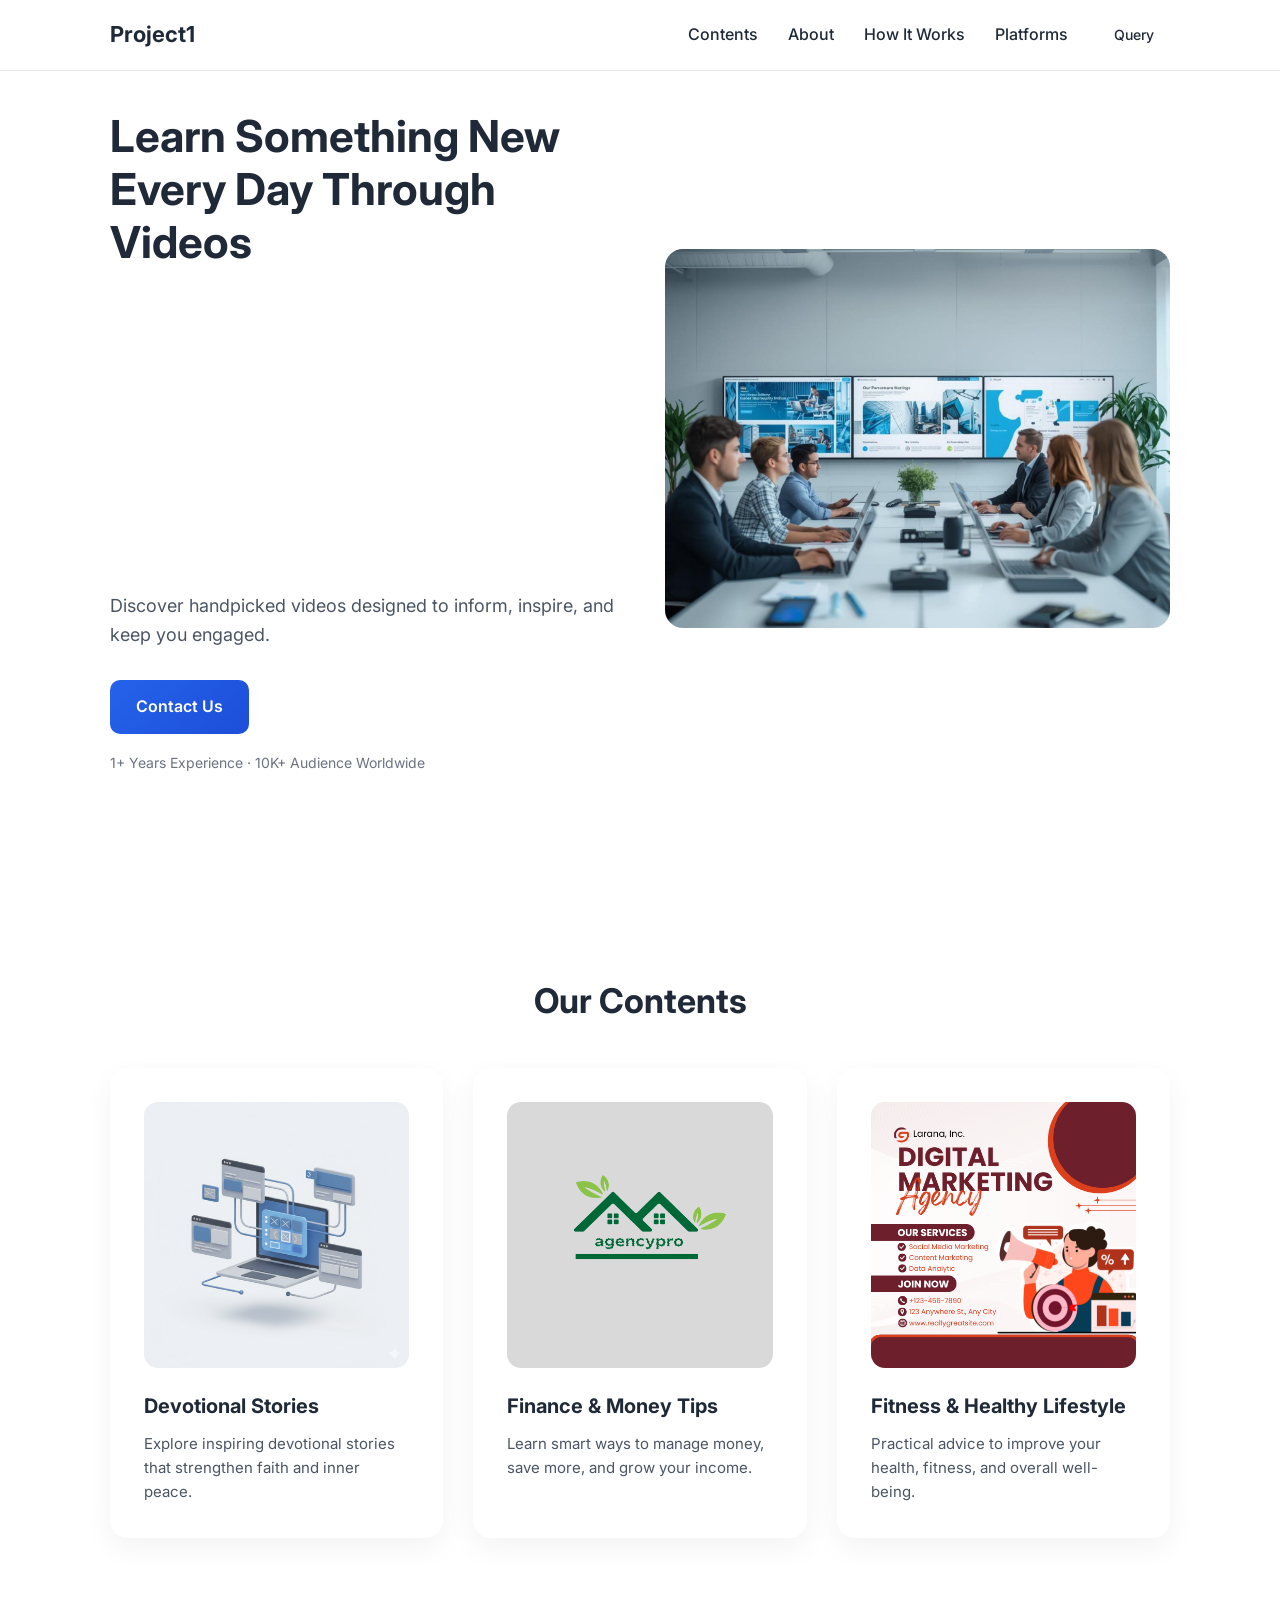
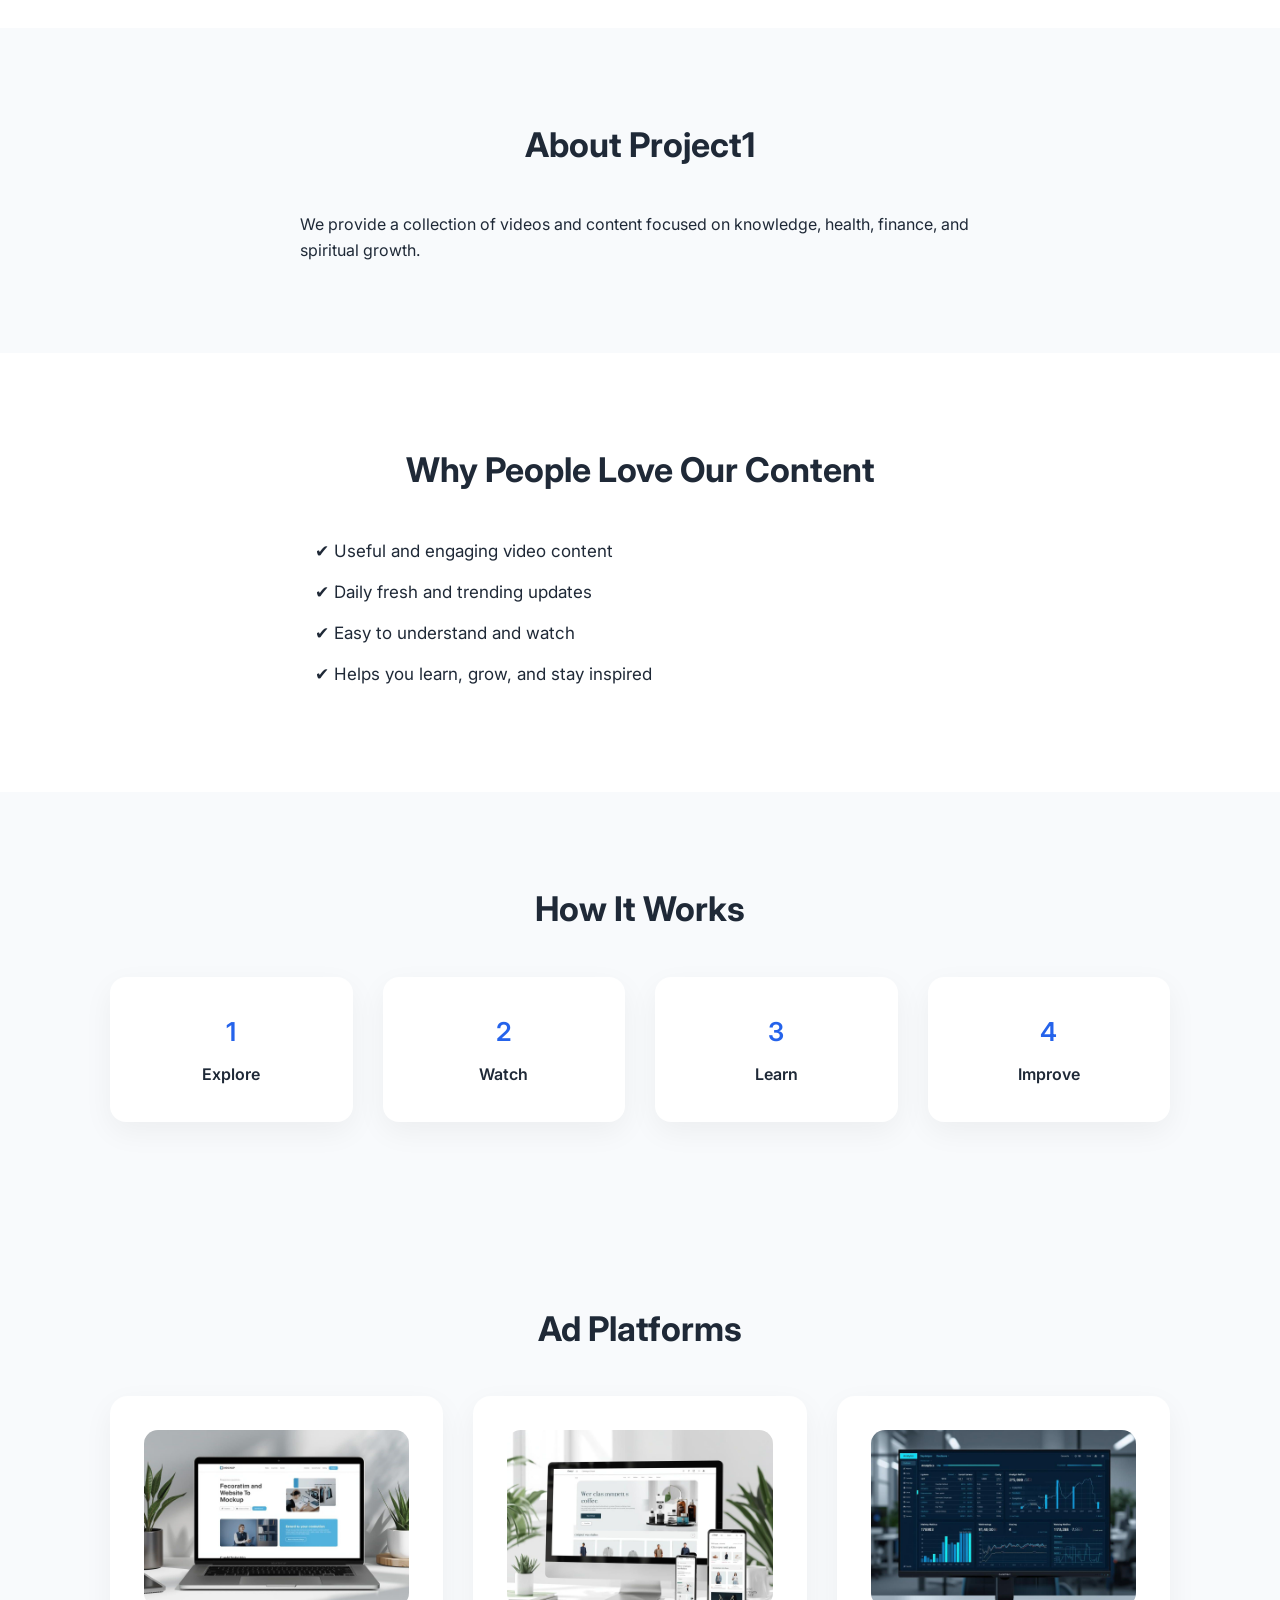
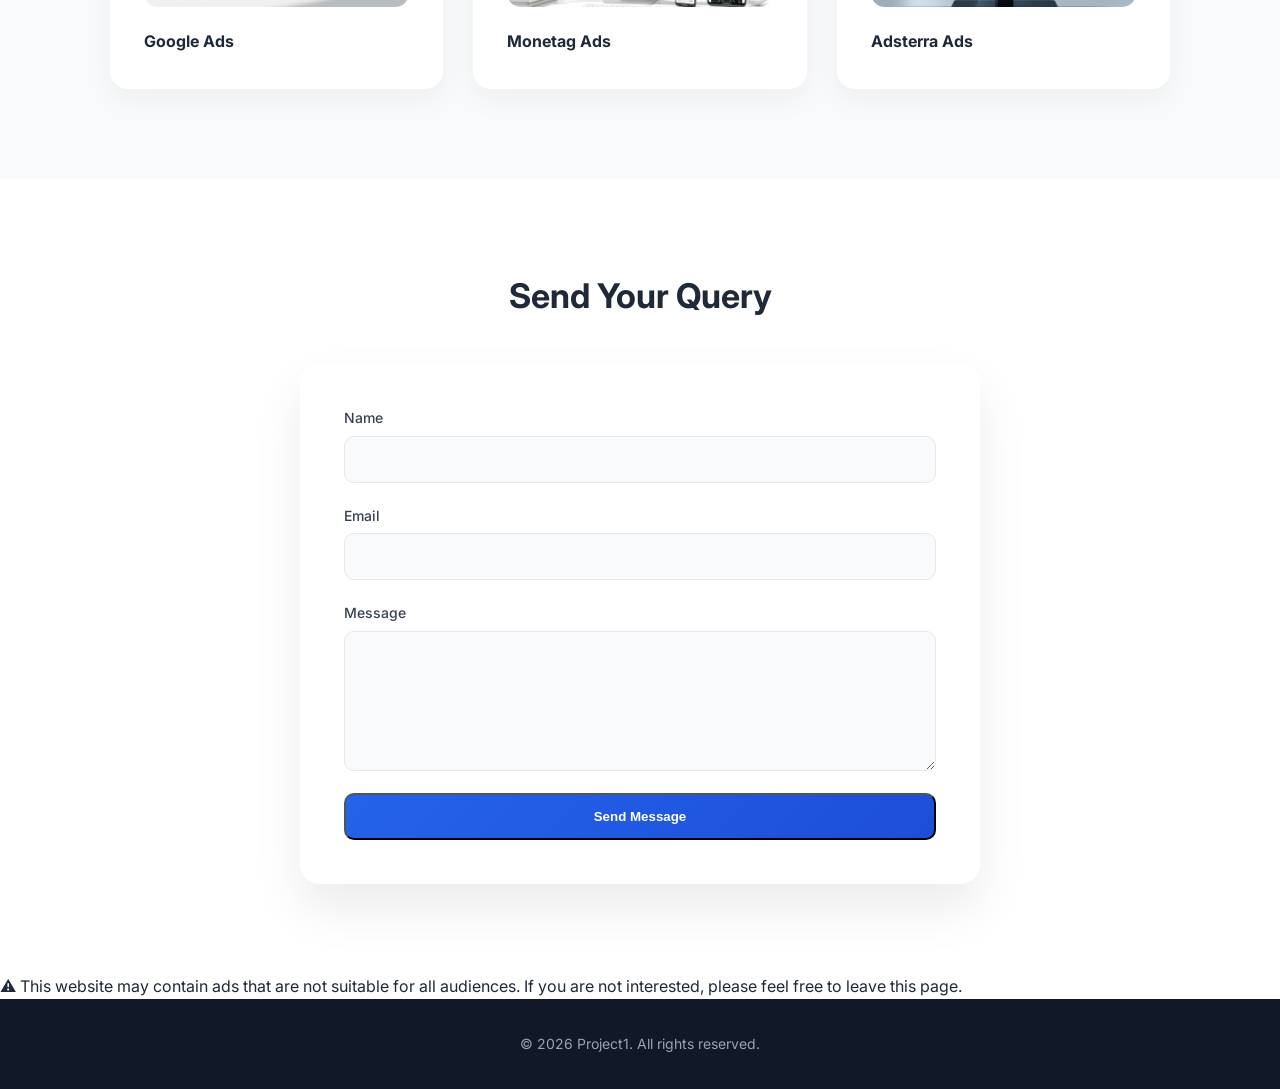
==== commit f6870eeb: "Update index.html" ====
--- a/index.html
+++ b/index.html
@@ -199,6 +199,9 @@
   </div>
 </section>
 
+  <p class="disclaimer">
+⚠️ This website may contain ads that are not suitable for all audiences. If you are not interested, please feel free to leave this page.
+</p>
 <footer class="footer">
   <p>© 2026 Project1. All rights reserved.</p>
 </footer>
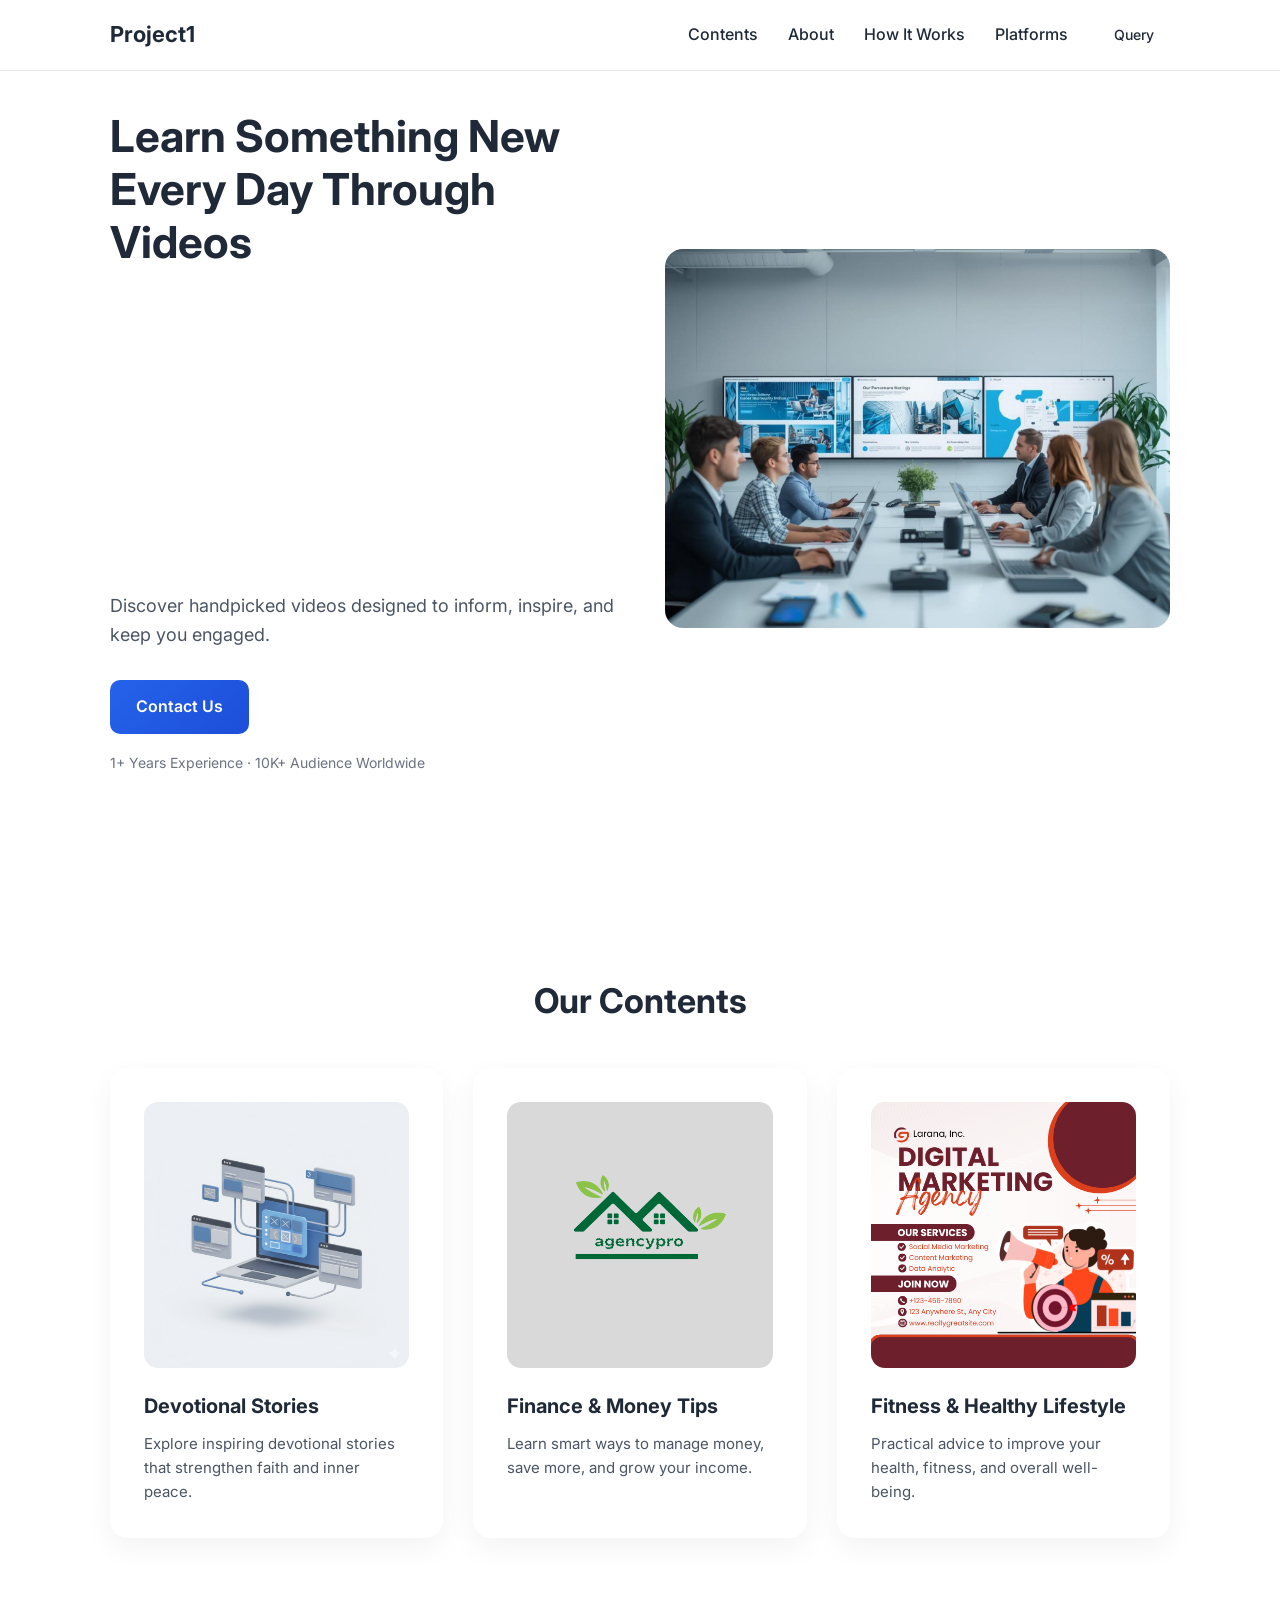
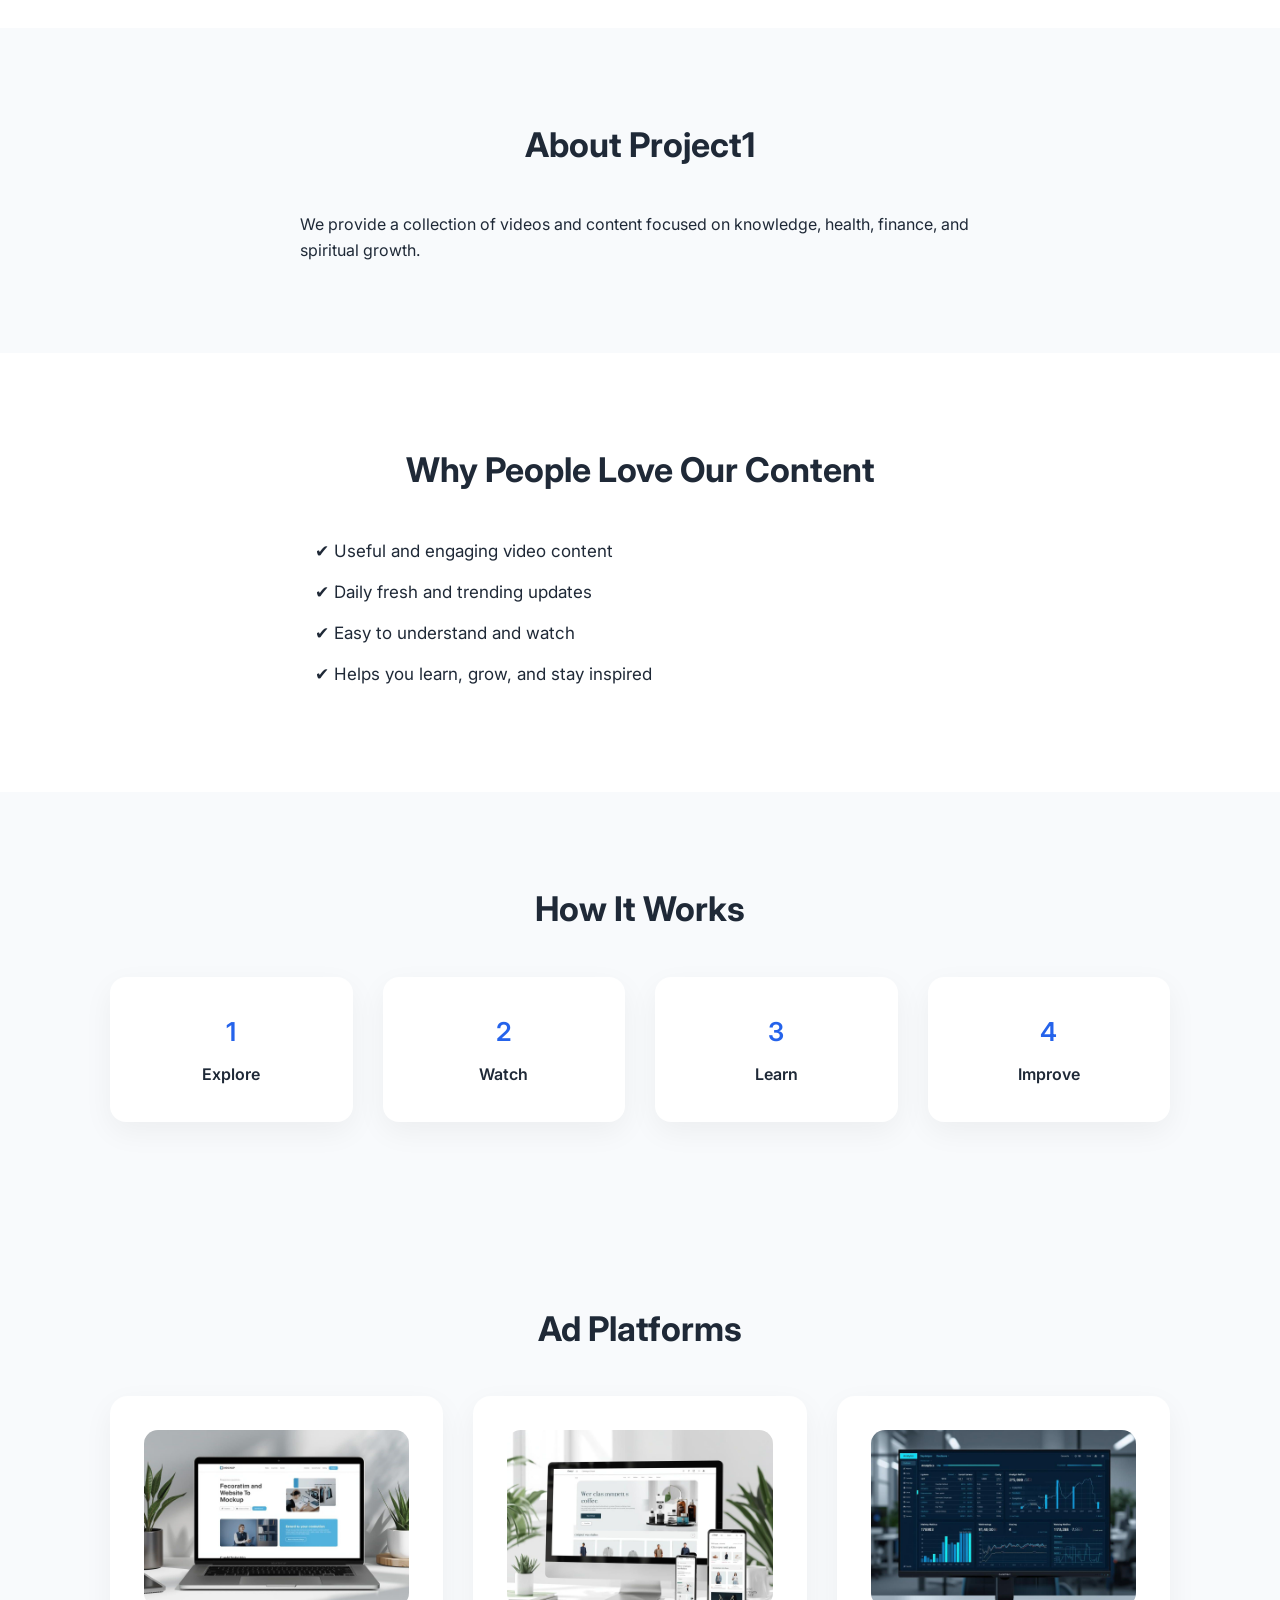
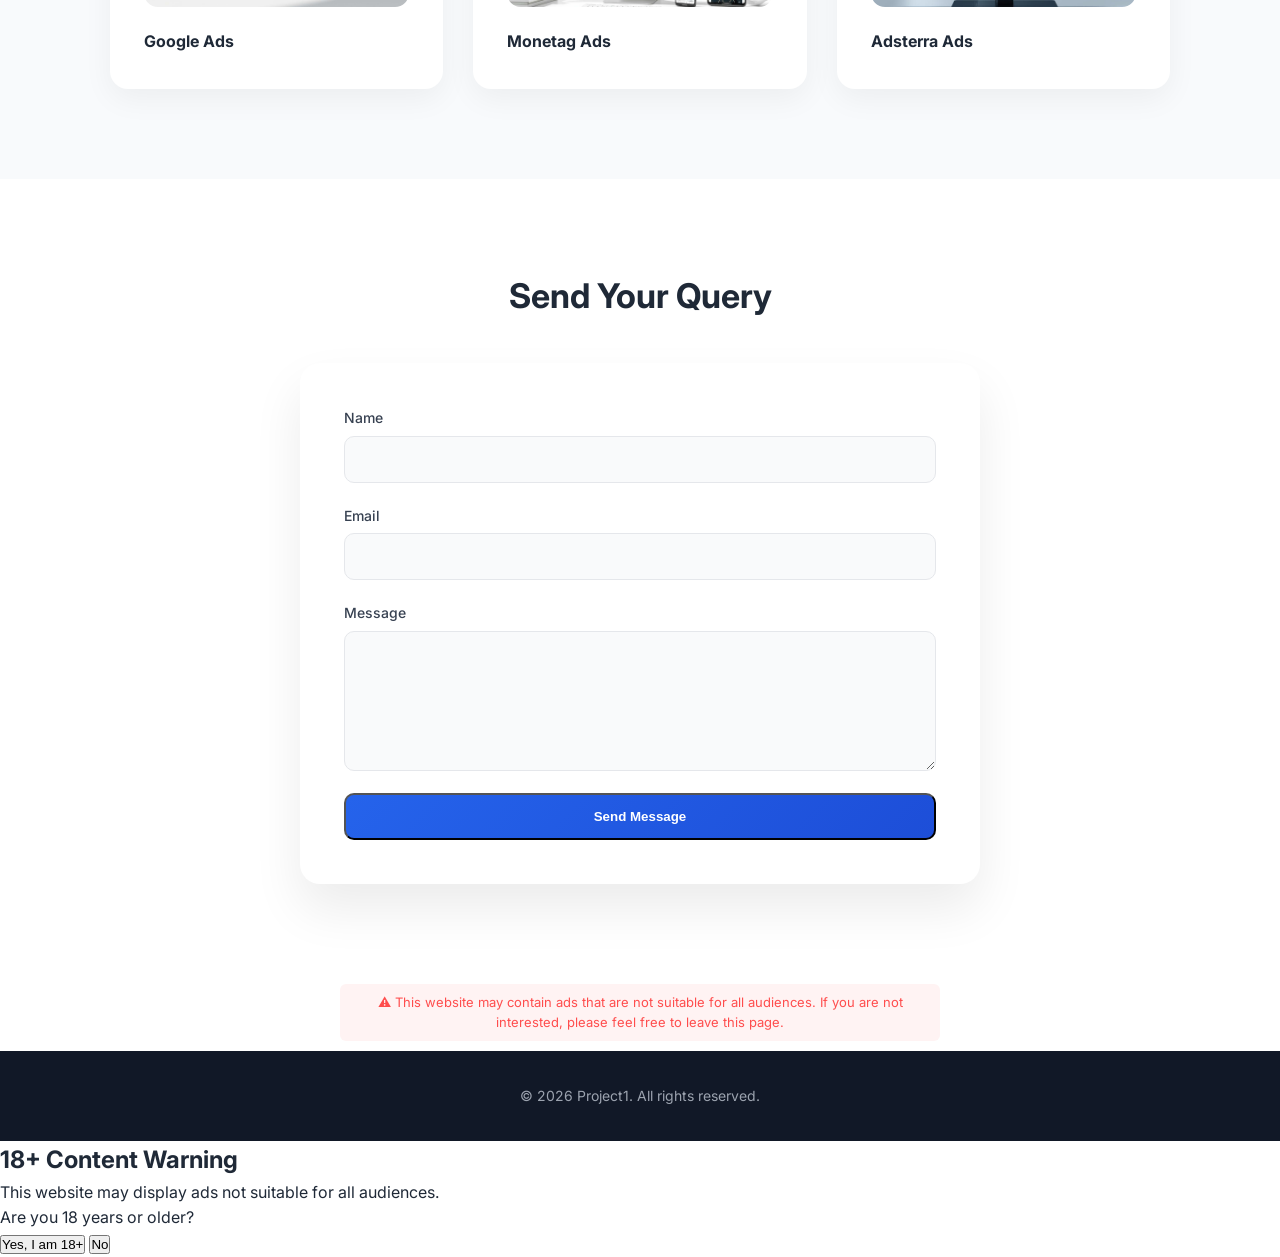
==== commit 3fec7c66: "Update index.html" ====
--- a/index.html
+++ b/index.html
@@ -208,5 +208,19 @@
 
 <script src="script.js"></script>
 
+<!-- AGE POPUP -->
+<div id="agePopup" class="age-popup">
+  <div class="age-box">
+    <h2>18+ Content Warning</h2>
+    <p>This website may display ads not suitable for all audiences.</p>
+    <p>Are you 18 years or older?</p>
+
+    <div class="age-buttons">
+      <button id="ageYes">Yes, I am 18+</button>
+      <button id="ageNo">No</button>
+    </div>
+  </div>
+</div>
+  
 </body>
 </html>
--- a/style.css
+++ b/style.css
@@ -471,3 +471,14 @@
   z-index: 9999; /* 👈 VERY IMPORTANT */
   cursor: pointer;
 }
+
+.disclaimer {
+  font-size: 13px;
+  color: #ff4d4d;
+  text-align: center;
+  margin: 10px auto;
+  padding: 8px 12px;
+  background: #fff3f3;
+  border-radius: 6px;
+  max-width: 600px;
+}
